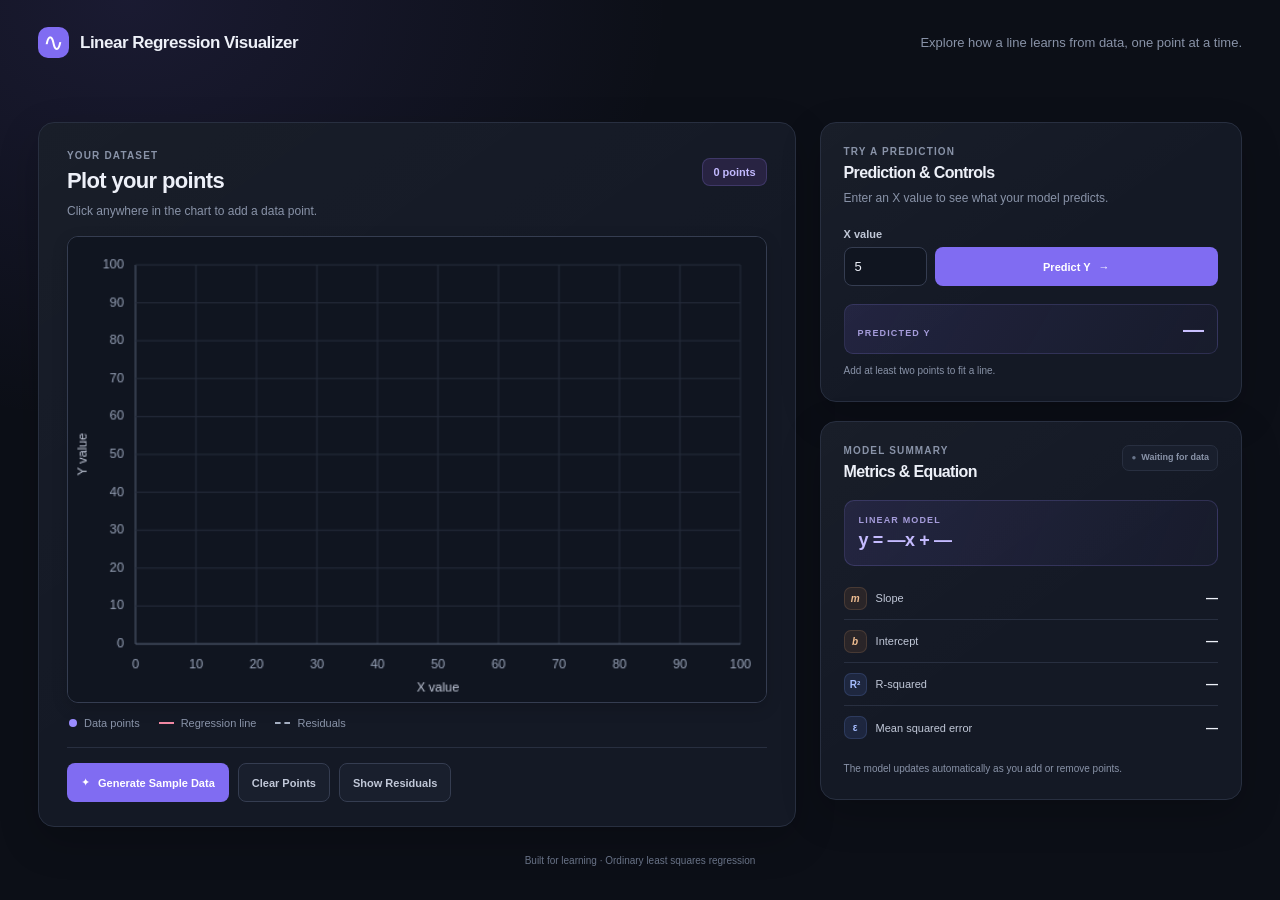
==== index.html @ 5ca221d0 "Add files via upload" ====
<!doctype html>
<html lang="en">
  <head>
    <meta charset="utf-8">
    <meta name="viewport" content="width=device-width, initial-scale=1">
    <meta name="theme-color" content="#f6f7fb">
    <title>Linear Regression Visualizer</title>
    <link rel="stylesheet" href="style.css">
    <script src="script.js" defer></script>
  </head>
  <body>
    <header class="site-header">
      <a class="brand" href="#" aria-label="Linear Regression Visualizer home">
        <span class="brand-mark" aria-hidden="true">∿</span>
        <span>Linear Regression Visualizer</span>
      </a>
      <p>Explore how a line learns from data, one point at a time.</p>
    </header>

    <main class="workspace">
      <section class="card chart-card" aria-labelledby="chart-title">
        <div class="section-heading">
          <div>
            <p class="eyebrow">YOUR DATASET</p>
            <h1 id="chart-title">Plot your points</h1>
          </div>
          <span class="point-count"><span id="point-count">0</span> points</span>
        </div>
        <p class="chart-help">Click anywhere in the chart to add a data point.</p>
        <div class="chart-wrap">
          <canvas id="chart" width="600" height="400" aria-label="Scatter plot. Click to add data points." role="img"></canvas>
        </div>
        <div class="chart-legend" aria-label="Chart legend">
          <span><i class="legend-dot" aria-hidden="true"></i> Data points</span>
          <span><i class="legend-line" aria-hidden="true"></i> Regression line</span>
          <span class="legend-residual"><i class="legend-dash" aria-hidden="true"></i> Residuals</span>
        </div>
        <div class="chart-actions">
          <button class="button button-primary" id="generate-button" type="button">
            <span aria-hidden="true">✦</span> Generate Sample Data
          </button>
          <button class="button button-secondary" id="clear-button" type="button">Clear Points</button>
          <button class="button button-secondary" id="residuals-button" type="button" aria-pressed="false">Show Residuals</button>
        </div>
      </section>

      <aside class="side-panel" aria-label="Prediction and regression controls">
        <section class="card prediction-card" aria-labelledby="prediction-title">
          <p class="eyebrow">TRY A PREDICTION</p>
          <h2 id="prediction-title">Prediction &amp; Controls</h2>
          <p class="card-description">Enter an X value to see what your model predicts.</p>
          <form id="prediction-form">
            <label for="x-input">X value</label>
            <div class="input-row">
              <input id="x-input" name="x" type="number" step="any" value="5" required>
              <button class="button button-primary predict-button" type="submit">Predict Y <span aria-hidden="true">→</span></button>
            </div>
          </form>
          <div class="prediction-result" aria-live="polite">
            <span class="result-label">PREDICTED Y</span>
            <output id="prediction-output" for="x-input">—</output>
          </div>
          <p class="prediction-note" id="prediction-note">Add at least two points to fit a line.</p>
        </section>

        <section class="card metrics-card" aria-labelledby="metrics-title">
          <div class="section-heading metrics-heading">
            <div>
              <p class="eyebrow">MODEL SUMMARY</p>
              <h2 id="metrics-title">Metrics &amp; Equation</h2>
            </div>
            <span class="model-badge"><span aria-hidden="true">●</span> <span id="model-status">Waiting for data</span></span>
          </div>
          <div class="equation-box">
            <span class="result-label">LINEAR MODEL</span>
            <p id="equation">y = —x + —</p>
          </div>
          <dl class="metrics-list">
            <div class="metric-row">
              <dt><span class="metric-symbol">m</span> Slope</dt>
              <dd id="slope-value">—</dd>
            </div>
            <div class="metric-row">
              <dt><span class="metric-symbol">b</span> Intercept</dt>
              <dd id="intercept-value">—</dd>
            </div>
            <div class="metric-row">
              <dt><span class="metric-symbol metric-symbol-blue">R²</span> R-squared</dt>
              <dd id="r2-value">—</dd>
            </div>
            <div class="metric-row">
              <dt><span class="metric-symbol metric-symbol-blue">ε</span> Mean squared error</dt>
              <dd id="mse-value">—</dd>
            </div>
          </dl>
          <p class="metrics-footnote">The model updates automatically as you add or remove points.</p>
        </section>
      </aside>
    </main>
    <footer>Built for learning · Ordinary least squares regression</footer>
  </body>
</html>
---- style.css ----
:root {
  color-scheme: dark;
  --background: #0c0f17;
  --surface: #141925;
  --surface-raised: #191f2d;
  --surface-inset: #101520;
  --text: #edf0f8;
  --text-soft: #c1c8d8;
  --muted: #8993a8;
  --border: #282f40;
  --border-strong: #353d51;
  --accent: #9a8cff;
  --accent-strong: #806cf2;
  --accent-subtle: #282342;
  --pink: #f087a2;
  --green: #6bd2a7;
  font-family: "Segoe UI", Arial, sans-serif;
  font-synthesis: none;
  text-rendering: optimizeLegibility;
}

* {
  box-sizing: border-box;
}

body {
  min-width: 320px;
  min-height: 100vh;
  margin: 0;
  color: var(--text);
  background:
    radial-gradient(ellipse at 10% 0%, rgba(128, 108, 242, 0.12), transparent 34rem),
    var(--background);
}

button,
input {
  font: inherit;
}

.site-header {
  display: flex;
  align-items: center;
  justify-content: space-between;
  max-width: 1320px;
  margin: 0 auto;
  padding: 27px 38px;
}

.brand {
  display: inline-flex;
  align-items: center;
  gap: 11px;
  color: var(--text);
  font-size: 17px;
  font-weight: 800;
  letter-spacing: -0.5px;
  text-decoration: none;
}

.brand-mark {
  display: grid;
  width: 31px;
  height: 31px;
  place-items: center;
  border-radius: 10px;
  color: #fff;
  background: var(--accent-strong);
  font-size: 25px;
  line-height: 1;
}

.site-header > p {
  margin: 0;
  color: var(--muted);
  font-size: 13px;
}

.workspace {
  display: grid;
  grid-template-columns: minmax(0, 1.65fr) minmax(330px, 0.92fr);
  align-items: start;
  gap: 24px;
  width: min(1244px, calc(100% - 76px));
  margin: 37px auto 0;
}

.card {
  border: 1px solid var(--border);
  border-radius: 16px;
  background: linear-gradient(145deg, rgba(255, 255, 255, 0.018), transparent 55%), var(--surface);
  box-shadow: 0 14px 40px rgba(0, 0, 0, 0.2);
}

.chart-card {
  min-width: 0;
  padding: 27px 28px 24px;
}

.section-heading {
  display: flex;
  align-items: center;
  justify-content: space-between;
  gap: 16px;
}

.eyebrow,
.result-label {
  margin: 0 0 7px;
  color: var(--muted);
  font-size: 10px;
  font-weight: 700;
  letter-spacing: 1.15px;
}

h1,
h2 {
  margin: 0;
  font-weight: 750;
  letter-spacing: -0.65px;
}

h1 {
  font-size: 22px;
}

h2 {
  font-size: 17px;
}

.point-count {
  padding: 7px 10px;
  border: 1px solid rgba(154, 140, 255, 0.2);
  border-radius: 8px;
  color: #c3baff;
  background: var(--accent-subtle);
  font-size: 11px;
  font-weight: 700;
  white-space: nowrap;
}

.chart-help,
.card-description {
  color: var(--muted);
  font-size: 12px;
  line-height: 1.6;
}

.chart-help {
  margin: 8px 0 15px;
}

.chart-wrap {
  overflow: hidden;
  border: 1px solid var(--border-strong);
  border-radius: 11px;
  background: var(--surface-inset);
  box-shadow: inset 0 1px 5px rgba(0, 0, 0, 0.24), 0 5px 16px rgba(0, 0, 0, 0.15);
}

#chart {
  display: block;
  width: 100%;
  height: auto;
  cursor: crosshair;
  touch-action: manipulation;
}

.chart-legend {
  display: flex;
  flex-wrap: wrap;
  gap: 19px;
  padding: 14px 2px 18px;
  color: var(--muted);
  font-size: 11px;
}

.chart-legend span {
  display: inline-flex;
  align-items: center;
  gap: 7px;
}

.legend-dot {
  width: 8px;
  height: 8px;
  border-radius: 50%;
  background: var(--accent);
}

.legend-line {
  width: 15px;
  height: 2px;
  background: var(--pink);
}

.legend-dash {
  width: 15px;
  border-top: 2px dashed #a4aec1;
}

.chart-actions {
  display: flex;
  flex-wrap: wrap;
  gap: 9px;
  padding-top: 15px;
  border-top: 1px solid var(--border);
}

.button {
  display: inline-flex;
  min-height: 39px;
  align-items: center;
  justify-content: center;
  gap: 8px;
  padding: 0 13px;
  border: 1px solid transparent;
  border-radius: 8px;
  cursor: pointer;
  font-size: 11px;
  font-weight: 700;
  transition: background 140ms ease, border-color 140ms ease, color 140ms ease, transform 140ms ease;
}

.button:hover {
  transform: translateY(-1px);
}

.button:active {
  transform: translateY(0);
}

.button:focus-visible,
input:focus-visible {
  outline: 3px solid rgba(154, 140, 255, 0.4);
  outline-offset: 2px;
}

.button-primary {
  color: #fff;
  background: var(--accent-strong);
}

.button-primary:hover {
  background: #917ff9;
}

.button-secondary {
  border-color: var(--border-strong);
  color: var(--text-soft);
  background: var(--surface-raised);
}

.button-secondary:hover {
  border-color: #6459a3;
  color: #d7d0ff;
  background: #242139;
}

.button-secondary[aria-pressed="true"] {
  border-color: #7063bc;
  color: #d7d0ff;
  background: var(--accent-subtle);
}

.side-panel {
  display: grid;
  min-width: 0;
  gap: 19px;
}

.prediction-card,
.metrics-card {
  min-width: 0;
  padding: 23px;
}

.prediction-card h2,
.metrics-card h2 {
  font-size: 16px;
}

.card-description {
  margin: 7px 0 20px;
}

#prediction-form label {
  display: block;
  margin-bottom: 7px;
  color: var(--text-soft);
  font-size: 11px;
  font-weight: 700;
}

.input-row {
  display: flex;
  gap: 8px;
}

.input-row input {
  width: 83px;
  min-width: 0;
  padding: 0 10px;
  border: 1px solid var(--border-strong);
  border-radius: 8px;
  color: var(--text);
  background: var(--surface-inset);
  font-size: 13px;
  color-scheme: dark;
}

.input-row input:hover {
  border-color: #4a536a;
}

.predict-button {
  flex: 1;
  min-width: 0;
}

.prediction-result {
  display: flex;
  align-items: baseline;
  justify-content: space-between;
  gap: 12px;
  margin-top: 18px;
  padding: 12px 13px;
  border: 1px solid rgba(154, 140, 255, 0.17);
  border-radius: 9px;
  background: linear-gradient(120deg, rgba(128, 108, 242, 0.13), rgba(128, 108, 242, 0.035));
}

.prediction-result .result-label {
  margin: 0;
  color: #a59cda;
  font-size: 9px;
}

#prediction-output {
  color: #c9c0ff;
  font-size: 21px;
  font-weight: 800;
  font-variant-numeric: tabular-nums;
}

.prediction-note {
  min-height: 14px;
  margin: 9px 0 0;
  color: var(--muted);
  font-size: 10px;
  line-height: 1.5;
}

.metrics-heading {
  align-items: flex-start;
}

.model-badge {
  display: inline-flex;
  align-items: center;
  gap: 5px;
  max-width: 112px;
  padding: 6px 8px;
  border: 1px solid var(--border);
  border-radius: 7px;
  color: var(--muted);
  background: var(--surface-raised);
  font-size: 9px;
  font-weight: 700;
  line-height: 1.3;
}

.model-badge > span:first-child {
  color: #68748a;
  font-size: 8px;
}

.model-badge.is-ready {
  border-color: rgba(107, 210, 167, 0.2);
  color: #9be4c4;
  background: rgba(51, 135, 101, 0.14);
}

.model-badge.is-ready > span:first-child {
  color: var(--green);
}

.equation-box {
  margin: 19px 0 11px;
  padding: 14px;
  border: 1px solid rgba(154, 140, 255, 0.19);
  border-radius: 10px;
  background: linear-gradient(110deg, rgba(128, 108, 242, 0.12), rgba(128, 108, 242, 0.035));
}

.equation-box .result-label {
  display: block;
  margin-bottom: 5px;
  color: #a59cda;
  font-size: 9px;
}

#equation {
  overflow-wrap: anywhere;
  margin: 0;
  color: #c5bbff;
  font-size: 18px;
  font-weight: 800;
  letter-spacing: -0.4px;
  font-variant-numeric: tabular-nums;
}

.metrics-list {
  margin: 0;
}

.metric-row {
  display: flex;
  align-items: center;
  justify-content: space-between;
  gap: 12px;
  min-height: 43px;
  border-bottom: 1px solid var(--border);
}

.metric-row:last-child {
  border-bottom: 0;
}

.metric-row dt {
  display: flex;
  align-items: center;
  gap: 9px;
  color: var(--text-soft);
  font-size: 11px;
}

.metric-row dd {
  margin: 0;
  color: var(--text);
  font-size: 12px;
  font-weight: 700;
  font-variant-numeric: tabular-nums;
}

.metric-symbol {
  display: grid;
  width: 23px;
  height: 23px;
  place-items: center;
  border: 1px solid rgba(239, 177, 123, 0.15);
  border-radius: 7px;
  color: #efbd91;
  background: rgba(177, 111, 58, 0.13);
  font-size: 10px;
  font-style: italic;
  font-weight: 700;
}

.metric-symbol-blue {
  border-color: rgba(123, 160, 255, 0.16);
  color: #a6bdff;
  background: rgba(80, 113, 197, 0.16);
  font-style: normal;
}

.metrics-footnote {
  margin: 12px 0 0;
  color: var(--muted);
  font-size: 10px;
  line-height: 1.5;
}

footer {
  padding: 28px 20px 20px;
  color: #687286;
  font-size: 10px;
  text-align: center;
}

@media (max-width: 850px) {
  .workspace {
    grid-template-columns: minmax(0, 1fr);
    max-width: 650px;
    margin-top: 20px;
  }

  .side-panel {
    grid-template-columns: repeat(2, minmax(0, 1fr));
    align-items: start;
  }
}

@media (max-width: 620px) {
  .site-header {
    display: block;
    padding: 20px 20px 9px;
  }

  .site-header > p {
    margin: 8px 0 0 42px;
    font-size: 11px;
  }

  .workspace {
    width: calc(100% - 28px);
    margin-top: 17px;
    gap: 14px;
  }

  .chart-card {
    padding: 19px 15px 16px;
  }

  .side-panel {
    grid-template-columns: minmax(0, 1fr);
    gap: 14px;
  }

  .prediction-card,
  .metrics-card {
    padding: 19px;
  }

  .chart-actions {
    gap: 7px;
  }

  .button {
    min-height: 37px;
    padding: 0 10px;
    font-size: 10px;
  }
}

@media (prefers-reduced-motion: reduce) {
  *,
  *::before,
  *::after {
    scroll-behavior: auto !important;
    transition-duration: 0.01ms !important;
  }
}
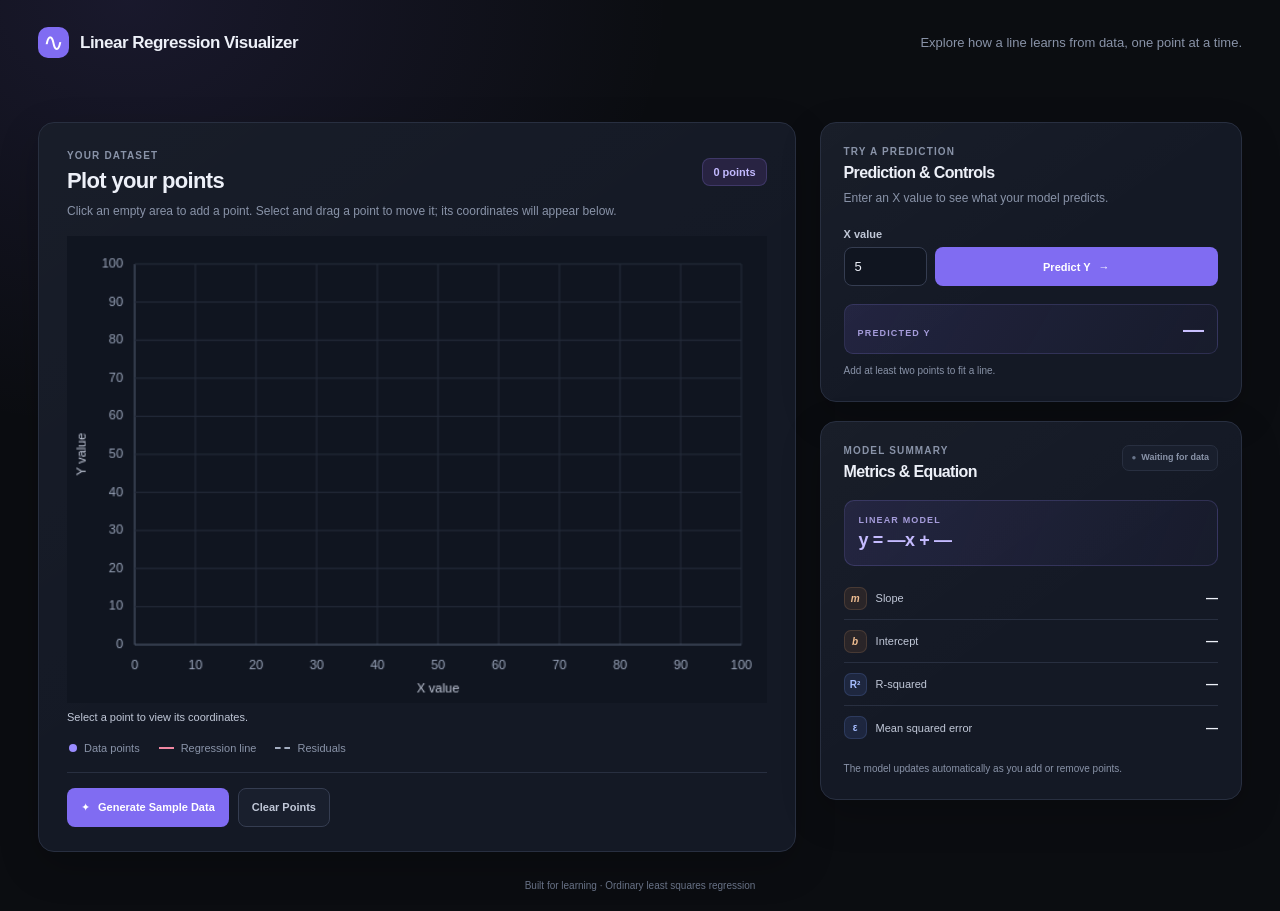
==== commit faf35a9f: "updated" ====
--- a/index.html
+++ b/index.html
@@ -5,8 +5,562 @@
     <meta name="viewport" content="width=device-width, initial-scale=1">
     <meta name="theme-color" content="#f6f7fb">
     <title>Linear Regression Visualizer</title>
-    <link rel="stylesheet" href="style.css">
-    <script src="script.js" defer></script>
+<style>
+  :root {
+  color-scheme: dark;
+  --background: #0b0d11;
+  --surface: #141925;
+  --surface-raised: #191f2d;
+  --surface-inset: #101520;
+  --text: #edf0f8;
+  --text-soft: #c1c8d8;
+  --muted: #8993a8;
+  --border: #282f40;
+  --border-strong: #353d51;
+  --accent: #9a8cff;
+  --accent-strong: #806cf2;
+  --accent-subtle: #282342;
+  --pink: #f087a2;
+  --green: #6bd2a7;
+  font-family: "Segoe UI", Arial, sans-serif;
+  font-synthesis: none;
+  text-rendering: optimizeLegibility;
+}
+
+* {
+  box-sizing: border-box;
+}
+
+body {
+  min-width: 320px;
+  min-height: 100vh;
+  margin: 0;
+  color: var(--text);
+  background:
+    radial-gradient(ellipse at 10% 0%, rgba(128, 108, 242, 0.12), transparent 34rem),
+    var(--background);
+}
+
+button,
+input {
+  font: inherit;
+}
+
+.site-header {
+  display: flex;
+  align-items: center;
+  justify-content: space-between;
+  max-width: 1320px;
+  margin: 0 auto;
+  padding: 27px 38px;
+}
+
+.brand {
+  display: inline-flex;
+  align-items: center;
+  gap: 11px;
+  color: var(--text);
+  font-size: 17px;
+  font-weight: 800;
+  letter-spacing: -0.5px;
+  text-decoration: none;
+}
+
+.brand-mark {
+  display: grid;
+  width: 31px;
+  height: 31px;
+  place-items: center;
+  border-radius: 10px;
+  color: #fff;
+  background: var(--accent-strong);
+  font-size: 25px;
+  line-height: 1;
+}
+
+.site-header > p {
+  margin: 0;
+  color: var(--muted);
+  font-size: 13px;
+}
+
+.workspace {
+  display: grid;
+  grid-template-columns: minmax(0, 1.65fr) minmax(330px, 0.92fr);
+  align-items: start;
+  gap: 24px;
+  width: min(1244px, calc(100% - 76px));
+  margin: 37px auto 0;
+}
+
+.card {
+  border: 1px solid var(--border);
+  border-radius: 16px;
+  background: linear-gradient(145deg, rgba(255, 255, 255, 0.018), transparent 55%), var(--surface);
+  box-shadow: 0 14px 40px rgba(0, 0, 0, 0.2);
+}
+
+.chart-card {
+  min-width: 0;
+  padding: 27px 28px 24px;
+}
+
+.section-heading {
+  display: flex;
+  align-items: center;
+  justify-content: space-between;
+  gap: 16px;
+}
+
+.eyebrow,
+.result-label {
+  margin: 0 0 7px;
+  color: var(--muted);
+  font-size: 10px;
+  font-weight: 700;
+  letter-spacing: 1.15px;
+}
+
+h1,
+h2 {
+  margin: 0;
+  font-weight: 750;
+  letter-spacing: -0.65px;
+}
+
+h1 {
+  font-size: 22px;
+}
+
+h2 {
+  font-size: 17px;
+}
+
+.point-count {
+  padding: 7px 10px;
+  border: 1px solid rgba(154, 140, 255, 0.2);
+  border-radius: 8px;
+  color: #c3baff;
+  background: var(--accent-subtle);
+  font-size: 11px;
+  font-weight: 700;
+  white-space: nowrap;
+}
+
+.chart-help,
+.card-description {
+  color: var(--muted);
+  font-size: 12px;
+  line-height: 1.6;
+}
+
+.chart-help {
+  margin: 8px 0 15px;
+}
+
+#chart {
+  display: block;
+  width: 100%;
+  max-width: 100%;
+  height: auto;
+  cursor: crosshair;
+  touch-action: none;
+}
+
+#chart.is-point-hover {
+  cursor: grab;
+}
+
+#chart.is-dragging {
+  cursor: grabbing;
+}
+
+.selected-point-info {
+  min-height: 17px;
+  margin: 8px 0 0;
+  color: var(--text-soft);
+  font-size: 11px;
+  font-variant-numeric: tabular-nums;
+}
+
+.chart-legend {
+  display: flex;
+  flex-wrap: wrap;
+  gap: 19px;
+  padding: 14px 2px 18px;
+  color: var(--muted);
+  font-size: 11px;
+}
+
+.chart-legend span {
+  display: inline-flex;
+  align-items: center;
+  gap: 7px;
+}
+
+.legend-dot {
+  width: 8px;
+  height: 8px;
+  border-radius: 50%;
+  background: var(--accent);
+}
+
+.legend-line {
+  width: 15px;
+  height: 2px;
+  background: var(--pink);
+}
+
+.legend-dash {
+  width: 15px;
+  border-top: 2px dashed #a4aec1;
+}
+
+.chart-actions {
+  display: flex;
+  flex-wrap: wrap;
+  gap: 9px;
+  padding-top: 15px;
+  border-top: 1px solid var(--border);
+}
+
+.button {
+  display: inline-flex;
+  min-height: 39px;
+  align-items: center;
+  justify-content: center;
+  gap: 8px;
+  padding: 0 13px;
+  border: 1px solid transparent;
+  border-radius: 8px;
+  cursor: pointer;
+  font-size: 11px;
+  font-weight: 700;
+  transition: background 140ms ease, border-color 140ms ease, color 140ms ease, transform 140ms ease;
+}
+
+.button:hover {
+  transform: translateY(-1px);
+}
+
+.button:active {
+  transform: translateY(0);
+}
+
+.button:focus-visible,
+input:focus-visible {
+  outline: 3px solid rgba(154, 140, 255, 0.4);
+  outline-offset: 2px;
+}
+
+.button-primary {
+  color: #fff;
+  background: var(--accent-strong);
+}
+
+.button-primary:hover {
+  background: #917ff9;
+}
+
+.button-secondary {
+  border-color: var(--border-strong);
+  color: var(--text-soft);
+  background: var(--surface-raised);
+}
+
+.button-secondary:hover {
+  border-color: #6459a3;
+  color: #d7d0ff;
+  background: #242139;
+}
+
+.button-secondary[aria-pressed="true"] {
+  border-color: #7063bc;
+  color: #d7d0ff;
+  background: var(--accent-subtle);
+}
+
+.side-panel {
+  display: grid;
+  min-width: 0;
+  gap: 19px;
+}
+
+.prediction-card,
+.metrics-card {
+  min-width: 0;
+  padding: 23px;
+}
+
+.prediction-card h2,
+.metrics-card h2 {
+  font-size: 16px;
+}
+
+.card-description {
+  margin: 7px 0 20px;
+}
+
+#prediction-form label {
+  display: block;
+  margin-bottom: 7px;
+  color: var(--text-soft);
+  font-size: 11px;
+  font-weight: 700;
+}
+
+.input-row {
+  display: flex;
+  gap: 8px;
+}
+
+.input-row input {
+  width: 83px;
+  min-width: 0;
+  padding: 0 10px;
+  border: 1px solid var(--border-strong);
+  border-radius: 8px;
+  color: var(--text);
+  background: var(--surface-inset);
+  font-size: 13px;
+  color-scheme: dark;
+}
+
+.input-row input:hover {
+  border-color: #4a536a;
+}
+
+.predict-button {
+  flex: 1;
+  min-width: 0;
+}
+
+.prediction-result {
+  display: flex;
+  align-items: baseline;
+  justify-content: space-between;
+  gap: 12px;
+  margin-top: 18px;
+  padding: 12px 13px;
+  border: 1px solid rgba(154, 140, 255, 0.17);
+  border-radius: 9px;
+  background: linear-gradient(120deg, rgba(128, 108, 242, 0.13), rgba(128, 108, 242, 0.035));
+}
+
+.prediction-result .result-label {
+  margin: 0;
+  color: #a59cda;
+  font-size: 9px;
+}
+
+#prediction-output {
+  color: #c9c0ff;
+  font-size: 21px;
+  font-weight: 800;
+  font-variant-numeric: tabular-nums;
+}
+
+.prediction-note {
+  min-height: 14px;
+  margin: 9px 0 0;
+  color: var(--muted);
+  font-size: 10px;
+  line-height: 1.5;
+}
+
+.metrics-heading {
+  align-items: flex-start;
+}
+
+.model-badge {
+  display: inline-flex;
+  align-items: center;
+  gap: 5px;
+  max-width: 112px;
+  padding: 6px 8px;
+  border: 1px solid var(--border);
+  border-radius: 7px;
+  color: var(--muted);
+  background: var(--surface-raised);
+  font-size: 9px;
+  font-weight: 700;
+  line-height: 1.3;
+}
+
+.model-badge > span:first-child {
+  color: #68748a;
+  font-size: 8px;
+}
+
+.model-badge.is-ready {
+  border-color: rgba(107, 210, 167, 0.2);
+  color: #9be4c4;
+  background: rgba(51, 135, 101, 0.14);
+}
+
+.model-badge.is-ready > span:first-child {
+  color: var(--green);
+}
+
+.equation-box {
+  margin: 19px 0 11px;
+  padding: 14px;
+  border: 1px solid rgba(154, 140, 255, 0.19);
+  border-radius: 10px;
+  background: linear-gradient(110deg, rgba(128, 108, 242, 0.12), rgba(128, 108, 242, 0.035));
+}
+
+.equation-box .result-label {
+  display: block;
+  margin-bottom: 5px;
+  color: #a59cda;
+  font-size: 9px;
+}
+
+#equation {
+  overflow-wrap: anywhere;
+  margin: 0;
+  color: #c5bbff;
+  font-size: 18px;
+  font-weight: 800;
+  letter-spacing: -0.4px;
+  font-variant-numeric: tabular-nums;
+}
+
+.metrics-list {
+  margin: 0;
+}
+
+.metric-row {
+  display: flex;
+  align-items: center;
+  justify-content: space-between;
+  gap: 12px;
+  min-height: 43px;
+  border-bottom: 1px solid var(--border);
+}
+
+.metric-row:last-child {
+  border-bottom: 0;
+}
+
+.metric-row dt {
+  display: flex;
+  align-items: center;
+  gap: 9px;
+  color: var(--text-soft);
+  font-size: 11px;
+}
+
+.metric-row dd {
+  margin: 0;
+  color: var(--text);
+  font-size: 12px;
+  font-weight: 700;
+  font-variant-numeric: tabular-nums;
+}
+
+.metric-symbol {
+  display: grid;
+  width: 23px;
+  height: 23px;
+  place-items: center;
+  border: 1px solid rgba(239, 177, 123, 0.15);
+  border-radius: 7px;
+  color: #efbd91;
+  background: rgba(177, 111, 58, 0.13);
+  font-size: 10px;
+  font-style: italic;
+  font-weight: 700;
+}
+
+.metric-symbol-blue {
+  border-color: rgba(123, 160, 255, 0.16);
+  color: #a6bdff;
+  background: rgba(80, 113, 197, 0.16);
+  font-style: normal;
+}
+
+.metrics-footnote {
+  margin: 12px 0 0;
+  color: var(--muted);
+  font-size: 10px;
+  line-height: 1.5;
+}
+
+footer {
+  padding: 28px 20px 20px;
+  color: #687286;
+  font-size: 10px;
+  text-align: center;
+}
+
+@media (max-width: 850px) {
+  .workspace {
+    grid-template-columns: minmax(0, 1fr);
+    max-width: 650px;
+    margin-top: 20px;
+  }
+
+  .side-panel {
+    grid-template-columns: repeat(2, minmax(0, 1fr));
+    align-items: start;
+  }
+}
+
+@media (max-width: 620px) {
+  .site-header {
+    display: block;
+    padding: 20px 20px 9px;
+  }
+
+  .site-header > p {
+    margin: 8px 0 0 42px;
+    font-size: 11px;
+  }
+
+  .workspace {
+    width: calc(100% - 28px);
+    margin-top: 17px;
+    gap: 14px;
+  }
+
+  .chart-card {
+    padding: 19px 15px 16px;
+  }
+
+  .side-panel {
+    grid-template-columns: minmax(0, 1fr);
+    gap: 14px;
+  }
+
+  .prediction-card,
+  .metrics-card {
+    padding: 19px;
+  }
+
+  .chart-actions {
+    gap: 7px;
+  }
+
+  .button {
+    min-height: 37px;
+    padding: 0 10px;
+    font-size: 10px;
+  }
+}
+
+@media (prefers-reduced-motion: reduce) {
+  *,
+  *::before,
+  *::after {
+    scroll-behavior: auto !important;
+    transition-duration: 0.01ms !important;
+  }
+}
+
+</style>
+   
   </head>
   <body>
     <header class="site-header">
@@ -26,10 +580,9 @@
           </div>
           <span class="point-count"><span id="point-count">0</span> points</span>
         </div>
-        <p class="chart-help">Click anywhere in the chart to add a data point.</p>
-        <div class="chart-wrap">
-          <canvas id="chart" width="600" height="400" aria-label="Scatter plot. Click to add data points." role="img"></canvas>
-        </div>
+        <p class="chart-help">Click an empty area to add a point. Select and drag a point to move it; its coordinates will appear below.</p>
+        <canvas id="chart" width="600" height="400" aria-label="Scatter plot. Click to add points, or drag an existing point to move it." role="img"></canvas>
+        <p class="selected-point-info" id="selected-point-info" aria-live="polite">Select a point to view its coordinates.</p>
         <div class="chart-legend" aria-label="Chart legend">
           <span><i class="legend-dot" aria-hidden="true"></i> Data points</span>
           <span><i class="legend-line" aria-hidden="true"></i> Regression line</span>
@@ -40,7 +593,6 @@
             <span aria-hidden="true">✦</span> Generate Sample Data
           </button>
           <button class="button button-secondary" id="clear-button" type="button">Clear Points</button>
-          <button class="button button-secondary" id="residuals-button" type="button" aria-pressed="false">Show Residuals</button>
         </div>
       </section>
 
@@ -98,5 +650,459 @@
       </aside>
     </main>
     <footer>Built for learning · Ordinary least squares regression</footer>
+
+
+
+    <script>
+      "use strict";
+
+(() => {
+  const canvas = document.getElementById("chart");
+  const context = canvas.getContext("2d");
+  const points = [];
+  const plot = { left: 58, right: 578, top: 24, bottom: 350 };
+  const xMin = 0;
+  const xMax = 100;
+  const yMin = 0;
+  const yMax = 100;
+  const tickStep = 10;
+  const pointHitRadius = 12;
+  let model = null;
+  let prediction = null;
+  let predictionRequested = false;
+  let selectedPoint = null;
+  let draggedPoint = null;
+
+  const pointCount = document.getElementById("point-count");
+  const equation = document.getElementById("equation");
+  const slopeValue = document.getElementById("slope-value");
+  const interceptValue = document.getElementById("intercept-value");
+  const r2Value = document.getElementById("r2-value");
+  const mseValue = document.getElementById("mse-value");
+  const modelStatus = document.getElementById("model-status");
+  const modelBadge = modelStatus.closest(".model-badge");
+  const predictionOutput = document.getElementById("prediction-output");
+  const predictionNote = document.getElementById("prediction-note");
+  const selectedPointInfo = document.getElementById("selected-point-info");
+  const xInput = document.getElementById("x-input");
+  function formatNumber(value, digits = 2) {
+    return Number.isFinite(value) ? value.toFixed(digits) : "—";
+  }
+
+  function fitLinearRegression(dataPoints) {
+    if (!Array.isArray(dataPoints) || dataPoints.length < 2) {
+      return null;
+    }
+
+    const meanX = dataPoints.reduce((sum, point) => sum + point.x, 0) / dataPoints.length;
+    const meanY = dataPoints.reduce((sum, point) => sum + point.y, 0) / dataPoints.length;
+    const denominator = dataPoints.reduce(
+      (sum, point) => sum + (point.x - meanX) ** 2,
+      0
+    );
+
+    if (denominator === 0) {
+      return null;
+    }
+
+    const numerator = dataPoints.reduce(
+      (sum, point) => sum + (point.x - meanX) * (point.y - meanY),
+      0
+    );
+    const slope = numerator / denominator;
+    const intercept = meanY - slope * meanX;
+    const SS_res = dataPoints.reduce(
+      (sum, point) => sum + (point.y - (slope * point.x + intercept)) ** 2,
+      0
+    );
+    const SS_tot = dataPoints.reduce(
+      (sum, point) => sum + (point.y - meanY) ** 2,
+      0
+    );
+
+    return {
+      meanX,
+      meanY,
+      slope,
+      intercept,
+      r2: SS_tot === 0 ? (SS_res === 0 ? 1 : 0) : 1 - SS_res / SS_tot,
+      mse: SS_res / dataPoints.length
+    };
+  }
+
+  function drawChart() {
+    context.clearRect(0, 0, canvas.width, canvas.height);
+    context.fillStyle = "#101520";
+    context.fillRect(0, 0, canvas.width, canvas.height);
+
+    context.font = "11px 'Segoe UI', Arial, sans-serif";
+    context.textAlign = "center";
+    context.textBaseline = "top";
+    for (let value = xMin; value <= xMax; value += tickStep) {
+      const x = toCanvasX(value);
+      context.beginPath();
+      context.strokeStyle = value === xMin ? "#556075" : "#252c3b";
+      context.lineWidth = 1;
+      context.moveTo(x, plot.top);
+      context.lineTo(x, plot.bottom);
+      context.stroke();
+      context.fillStyle = "#9aa5ba";
+      context.fillText(String(value), x, plot.bottom + 12);
+    }
+
+    context.textAlign = "right";
+    context.textBaseline = "middle";
+    for (let value = yMin; value <= yMax; value += tickStep) {
+      const y = toCanvasY(value);
+      context.beginPath();
+      context.strokeStyle = value === yMin ? "#556075" : "#252c3b";
+      context.lineWidth = 1;
+      context.moveTo(plot.left, y);
+      context.lineTo(plot.right, y);
+      context.stroke();
+      context.fillStyle = "#9aa5ba";
+      context.fillText(String(value), plot.left - 10, y);
+    }
+
+    context.fillStyle = "#c1c8d8";
+    context.font = "11px 'Segoe UI', Arial, sans-serif";
+    context.textAlign = "center";
+    context.textBaseline = "alphabetic";
+    context.fillText("X value", (plot.left + plot.right) / 2, 391);
+    context.save();
+    context.translate(16, (plot.top + plot.bottom) / 2);
+    context.rotate(-Math.PI / 2);
+    context.fillText("Y value", 0, 0);
+    context.restore();
+
+    if (model) {
+      context.save();
+      context.beginPath();
+      context.rect(plot.left, plot.top, plot.right - plot.left, plot.bottom - plot.top);
+      context.clip();
+
+      context.beginPath();
+      context.moveTo(toCanvasX(xMin), toCanvasY(model.slope * xMin + model.intercept));
+      context.lineTo(toCanvasX(xMax), toCanvasY(model.slope * xMax + model.intercept));
+      context.strokeStyle = "#f087a2";
+      context.lineWidth = 2.5;
+      context.stroke();
+
+      context.save();
+      context.setLineDash([4, 4]);
+      context.strokeStyle = "#a4aec1";
+      context.lineWidth = 1.25;
+      points.forEach((point) => {
+        const pointPosition = toCanvasCoordinates(point);
+        const predictionPosition = toCanvasCoordinates({
+          x: point.x,
+          y: model.slope * point.x + model.intercept
+        });
+        context.beginPath();
+        context.moveTo(pointPosition.px, pointPosition.py);
+        context.lineTo(predictionPosition.px, predictionPosition.py);
+        context.stroke();
+      });
+      context.restore();
+
+      context.restore();
+    }
+
+    points.forEach((point) => {
+      const { px, py } = toCanvasCoordinates(point);
+      context.beginPath();
+      context.arc(px, py, 5, 0, Math.PI * 2);
+      context.fillStyle = "#9a8cff";
+      context.fill();
+      context.lineWidth = 2;
+      context.strokeStyle = "#e7e2ff";
+      context.stroke();
+    });
+
+    if (selectedPoint) {
+      const { px, py } = toCanvasCoordinates(selectedPoint);
+      context.save();
+      context.beginPath();
+      context.rect(plot.left, plot.top, plot.right - plot.left, plot.bottom - plot.top);
+      context.clip();
+      context.setLineDash([3, 4]);
+      context.strokeStyle = "rgba(255, 209, 102, 0.65)";
+      context.lineWidth = 1;
+      context.beginPath();
+      context.moveTo(px, plot.top);
+      context.lineTo(px, plot.bottom);
+      context.moveTo(plot.left, py);
+      context.lineTo(plot.right, py);
+      context.stroke();
+      context.restore();
+
+      context.beginPath();
+      context.arc(px, py, 8, 0, Math.PI * 2);
+      context.lineWidth = 2;
+      context.strokeStyle = "#ffd166";
+      context.stroke();
+
+      const coordinateLabel = `(${formatNumber(selectedPoint.x)}, ${formatNumber(selectedPoint.y)})`;
+      context.font = "bold 11px 'Segoe UI', Arial, sans-serif";
+      context.textAlign = px > plot.right - 90 ? "right" : "left";
+      context.textBaseline = py < plot.top + 22 ? "top" : "bottom";
+      const labelX = px + (context.textAlign === "left" ? 11 : -11);
+      const labelY = py + (context.textBaseline === "top" ? 11 : -11);
+      const labelWidth = context.measureText(coordinateLabel).width + 12;
+      const labelLeft = context.textAlign === "left" ? labelX - 6 : labelX - labelWidth + 6;
+      const labelTop = context.textBaseline === "top" ? labelY - 5 : labelY - 16;
+      context.fillStyle = "#191f2d";
+      context.fillRect(labelLeft, labelTop, labelWidth, 21);
+      context.fillStyle = "#ffd166";
+      context.fillText(coordinateLabel, labelX, labelY);
+    }
+
+    if (
+      prediction &&
+      prediction.x >= xMin &&
+      prediction.x <= xMax &&
+      prediction.y >= yMin &&
+      prediction.y <= yMax
+    ) {
+      const { px, py } = toCanvasCoordinates(prediction);
+      context.save();
+      context.beginPath();
+      context.rect(plot.left, plot.top, plot.right - plot.left, plot.bottom - plot.top);
+      context.clip();
+
+      context.beginPath();
+      context.arc(px, py, 7, 0, Math.PI * 2);
+      context.fillStyle = "#ffd166";
+      context.fill();
+      context.lineWidth = 2;
+      context.strokeStyle = "#fff2c2";
+      context.stroke();
+
+      context.fillStyle = "#ffd166";
+      context.font = "bold 11px 'Segoe UI', Arial, sans-serif";
+      context.textAlign = px > plot.right - 72 ? "right" : "left";
+      context.textBaseline = py < plot.top + 20 ? "top" : "bottom";
+      context.fillText(
+        "Predicted",
+        px + (context.textAlign === "left" ? 11 : -11),
+        py + (context.textBaseline === "top" ? 10 : -10)
+      );
+      context.restore();
+    }
+  }
+
+  function toCanvasX(x) {
+    return plot.left + ((x - xMin) / (xMax - xMin)) * (plot.right - plot.left);
+  }
+
+  function toCanvasY(y) {
+    return plot.bottom - ((y - yMin) / (yMax - yMin)) * (plot.bottom - plot.top);
+  }
+
+  function toCanvasCoordinates({ x, y }) {
+    return { px: toCanvasX(x), py: toCanvasY(y) };
+  }
+
+  function toDataCoordinates(px, py) {
+    const boundedX = Math.max(plot.left, Math.min(plot.right, px));
+    const boundedY = Math.max(plot.top, Math.min(plot.bottom, py));
+    return {
+      x: xMin + ((boundedX - plot.left) / (plot.right - plot.left)) * (xMax - xMin),
+      y: yMin + ((plot.bottom - boundedY) / (plot.bottom - plot.top)) * (yMax - yMin)
+    };
+  }
+
+  function getCanvasPosition(event) {
+    const bounds = canvas.getBoundingClientRect();
+    return {
+      x: ((event.clientX - bounds.left) / bounds.width) * canvas.width,
+      y: ((event.clientY - bounds.top) / bounds.height) * canvas.height,
+      scaleX: canvas.width / bounds.width
+    };
+  }
+
+  function findPointAt(position) {
+    const hitRadius = pointHitRadius * position.scaleX;
+    let nearestPoint = null;
+    let nearestDistance = hitRadius ** 2;
+
+    for (let index = points.length - 1; index >= 0; index -= 1) {
+      const point = points[index];
+      const { px, py } = toCanvasCoordinates(point);
+      const distance = (px - position.x) ** 2 + (py - position.y) ** 2;
+      if (
+        distance <= nearestDistance &&
+        (nearestPoint === null || distance < nearestDistance)
+      ) {
+        nearestPoint = point;
+        nearestDistance = distance;
+      }
+    }
+
+    return nearestPoint;
+  }
+
+  function updateSelectedPointInfo() {
+    selectedPointInfo.textContent = selectedPoint
+      ? `Selected point: X = ${formatNumber(selectedPoint.x)}, Y = ${formatNumber(selectedPoint.y)}. Drag to move it.`
+      : "Select a point to view its coordinates.";
+  }
+
+  function updateView() {
+    model = fitLinearRegression(points);
+    pointCount.textContent = String(points.length);
+    updateSelectedPointInfo();
+
+    if (!model) {
+      equation.textContent = "y = —x + —";
+      slopeValue.textContent = "—";
+      interceptValue.textContent = "—";
+      r2Value.textContent = "—";
+      mseValue.textContent = "—";
+      modelStatus.textContent = points.length < 2 ? "Waiting for data" : "Need varied X";
+      modelBadge.classList.remove("is-ready");
+    } else {
+      const interceptSign = model.intercept < 0 ? "−" : "+";
+      equation.textContent = `y = ${formatNumber(model.slope)}x ${interceptSign} ${formatNumber(Math.abs(model.intercept))}`;
+      slopeValue.textContent = formatNumber(model.slope);
+      interceptValue.textContent = formatNumber(model.intercept);
+      r2Value.textContent = formatNumber(model.r2, 3);
+      mseValue.textContent = formatNumber(model.mse, 3);
+      modelStatus.textContent = "Model ready";
+      modelBadge.classList.add("is-ready");
+    }
+
+    updatePrediction();
+    drawChart();
+  }
+
+  function updatePrediction() {
+    prediction = null;
+
+    if (!predictionRequested) {
+      predictionOutput.textContent = "—";
+      predictionNote.textContent = model
+        ? "Enter an X value and predict its Y."
+        : "Add at least two points to fit a line.";
+      return;
+    }
+
+    if (!model) {
+      predictionOutput.textContent = "—";
+      predictionNote.textContent = "Add at least two points with different X values first.";
+      return;
+    }
+
+    const rawX = xInput.value.trim();
+    const x = xInput.valueAsNumber;
+    if (rawX === "" || !Number.isFinite(x) || !xInput.validity.valid) {
+      predictionOutput.textContent = "—";
+      predictionNote.textContent = "Enter a valid X value.";
+      return;
+    }
+
+    const y = model.slope * x + model.intercept;
+    if (!Number.isFinite(y)) {
+      predictionOutput.textContent = "—";
+      predictionNote.textContent = "The model could not calculate a prediction for this X value.";
+      return;
+    }
+
+    prediction = { x, y };
+    predictionOutput.textContent = formatNumber(y);
+    predictionNote.textContent = `For X = ${formatNumber(x)}, using the current regression line.`;
+  }
+
+  canvas.addEventListener("pointerdown", (event) => {
+    if (!event.isPrimary || event.button !== 0) {
+      return;
+    }
+
+    const position = getCanvasPosition(event);
+    const point = findPointAt(position);
+    if (point) {
+      selectedPoint = point;
+      draggedPoint = point;
+      canvas.setPointerCapture(event.pointerId);
+      canvas.classList.remove("is-point-hover");
+      canvas.classList.add("is-dragging");
+    } else {
+      selectedPoint = toDataCoordinates(position.x, position.y);
+      points.push(selectedPoint);
+    }
+
+    updateView();
+  });
+
+  canvas.addEventListener("pointermove", (event) => {
+    if (draggedPoint) {
+      const position = getCanvasPosition(event);
+      Object.assign(draggedPoint, toDataCoordinates(position.x, position.y));
+      updateView();
+      return;
+    }
+
+    const point = findPointAt(getCanvasPosition(event));
+    canvas.classList.toggle("is-point-hover", Boolean(point));
+  });
+
+  function finishDragging() {
+    draggedPoint = null;
+    canvas.classList.remove("is-dragging");
+  }
+
+  canvas.addEventListener("pointerup", finishDragging);
+  canvas.addEventListener("pointercancel", finishDragging);
+  canvas.addEventListener("lostpointercapture", finishDragging);
+
+  canvas.addEventListener("pointerleave", () => {
+    if (!draggedPoint) {
+      canvas.classList.remove("is-point-hover");
+    }
+  });
+
+  document.getElementById("generate-button").addEventListener("click", () => {
+    points.length = 0;
+    selectedPoint = null;
+    for (let index = 0; index < 18; index += 1) {
+      const x = 4 + index * 5.4;
+      const noise = (Math.random() - 0.5) * 11;
+      const y = Math.max(yMin, Math.min(yMax, 12 + 0.72 * x + noise));
+      points.push({ x, y });
+    }
+    updateView();
+  });
+
+  document.getElementById("clear-button").addEventListener("click", () => {
+    points.length = 0;
+    selectedPoint = null;
+    updateView();
+  });
+
+  const predictionForm = document.getElementById("prediction-form");
+  predictionForm.addEventListener("submit", (event) => {
+    event.preventDefault();
+    predictionRequested = true;
+    updatePrediction();
+    drawChart();
+  });
+
+  xInput.addEventListener("input", () => {
+    if (predictionRequested) {
+      updatePrediction();
+      drawChart();
+    }
+  });
+
+  xInput.addEventListener("invalid", () => {
+    predictionRequested = true;
+    updatePrediction();
+    drawChart();
+  });
+
+  updateView();
+})();
+
+    </script>
   </body>
 </html>
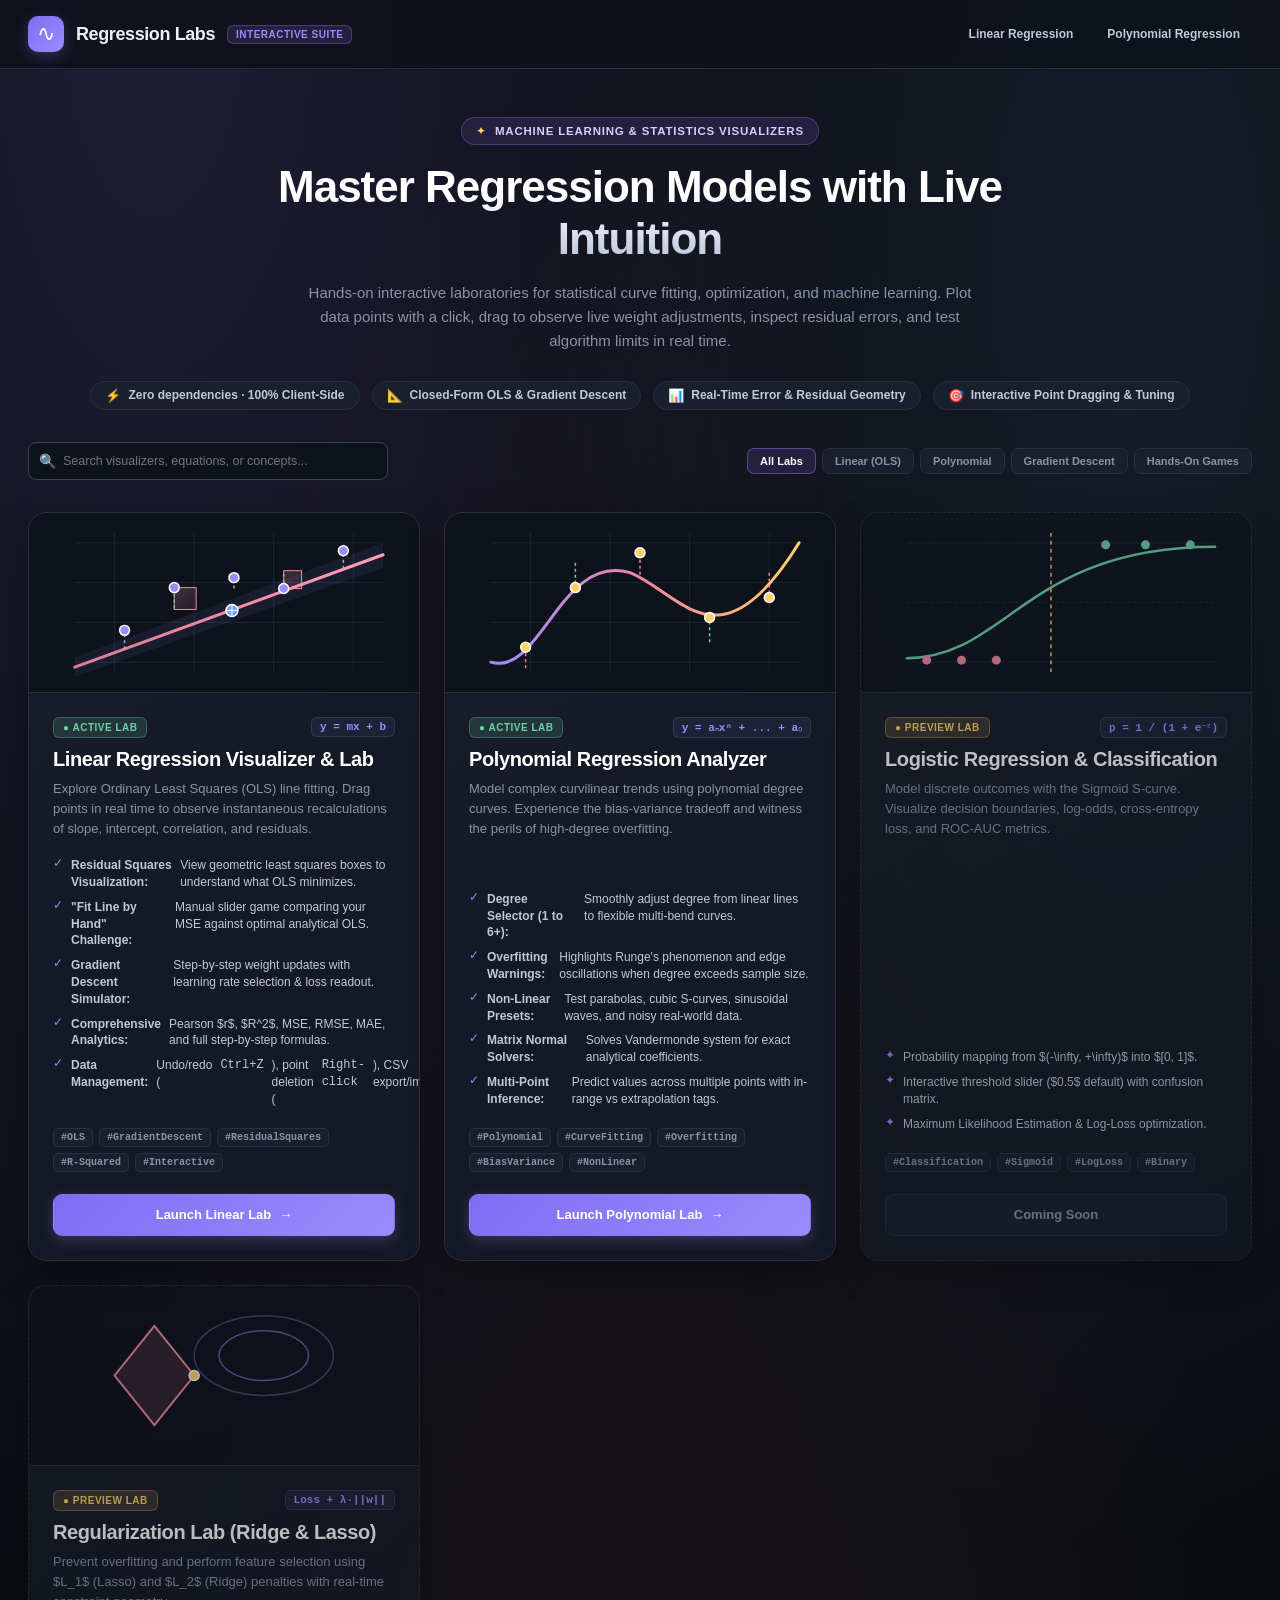
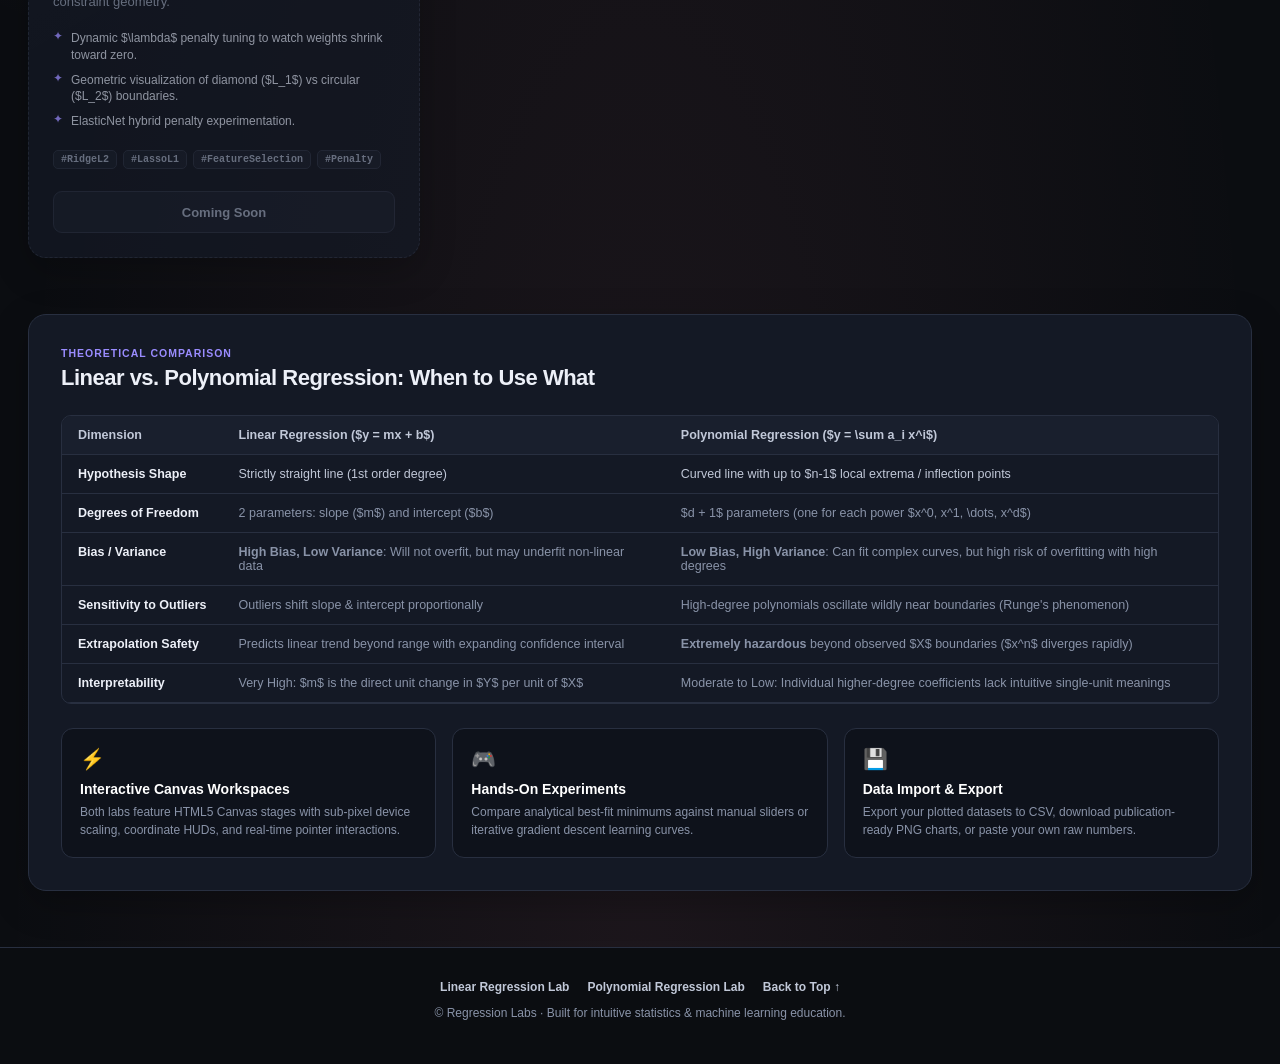
==== commit f41d07ca: "improved both files and added index file" ====
--- a/index.html
+++ b/index.html
@@ -1,1108 +1,1119 @@
-<!doctype html>
-<html lang="en">
-  <head>
-    <meta charset="utf-8">
-    <meta name="viewport" content="width=device-width, initial-scale=1">
-    <meta name="theme-color" content="#f6f7fb">
-    <title>Linear Regression Visualizer</title>
-<style>
-  :root {
-  color-scheme: dark;
-  --background: #0b0d11;
-  --surface: #141925;
-  --surface-raised: #191f2d;
-  --surface-inset: #101520;
-  --text: #edf0f8;
-  --text-soft: #c1c8d8;
-  --muted: #8993a8;
-  --border: #282f40;
-  --border-strong: #353d51;
-  --accent: #9a8cff;
-  --accent-strong: #806cf2;
-  --accent-subtle: #282342;
-  --pink: #f087a2;
-  --green: #6bd2a7;
-  font-family: "Segoe UI", Arial, sans-serif;
-  font-synthesis: none;
-  text-rendering: optimizeLegibility;
-}
-
-* {
-  box-sizing: border-box;
-}
-
-body {
-  min-width: 320px;
-  min-height: 100vh;
-  margin: 0;
-  color: var(--text);
-  background:
-    radial-gradient(ellipse at 10% 0%, rgba(128, 108, 242, 0.12), transparent 34rem),
-    var(--background);
-}
-
-button,
-input {
-  font: inherit;
-}
-
-.site-header {
-  display: flex;
-  align-items: center;
-  justify-content: space-between;
-  max-width: 1320px;
-  margin: 0 auto;
-  padding: 27px 38px;
-}
-
-.brand {
-  display: inline-flex;
-  align-items: center;
-  gap: 11px;
-  color: var(--text);
-  font-size: 17px;
-  font-weight: 800;
-  letter-spacing: -0.5px;
-  text-decoration: none;
-}
-
-.brand-mark {
-  display: grid;
-  width: 31px;
-  height: 31px;
-  place-items: center;
-  border-radius: 10px;
-  color: #fff;
-  background: var(--accent-strong);
-  font-size: 25px;
-  line-height: 1;
-}
-
-.site-header > p {
-  margin: 0;
-  color: var(--muted);
-  font-size: 13px;
-}
-
-.workspace {
-  display: grid;
-  grid-template-columns: minmax(0, 1.65fr) minmax(330px, 0.92fr);
-  align-items: start;
-  gap: 24px;
-  width: min(1244px, calc(100% - 76px));
-  margin: 37px auto 0;
-}
-
-.card {
-  border: 1px solid var(--border);
-  border-radius: 16px;
-  background: linear-gradient(145deg, rgba(255, 255, 255, 0.018), transparent 55%), var(--surface);
-  box-shadow: 0 14px 40px rgba(0, 0, 0, 0.2);
-}
-
-.chart-card {
-  min-width: 0;
-  padding: 27px 28px 24px;
-}
-
-.section-heading {
-  display: flex;
-  align-items: center;
-  justify-content: space-between;
-  gap: 16px;
-}
-
-.eyebrow,
-.result-label {
-  margin: 0 0 7px;
-  color: var(--muted);
-  font-size: 10px;
-  font-weight: 700;
-  letter-spacing: 1.15px;
-}
-
-h1,
-h2 {
-  margin: 0;
-  font-weight: 750;
-  letter-spacing: -0.65px;
-}
-
-h1 {
-  font-size: 22px;
-}
-
-h2 {
-  font-size: 17px;
-}
-
-.point-count {
-  padding: 7px 10px;
-  border: 1px solid rgba(154, 140, 255, 0.2);
-  border-radius: 8px;
-  color: #c3baff;
-  background: var(--accent-subtle);
-  font-size: 11px;
-  font-weight: 700;
-  white-space: nowrap;
-}
-
-.chart-help,
-.card-description {
-  color: var(--muted);
-  font-size: 12px;
-  line-height: 1.6;
-}
-
-.chart-help {
-  margin: 8px 0 15px;
-}
-
-#chart {
-  display: block;
-  width: 100%;
-  max-width: 100%;
-  height: auto;
-  cursor: crosshair;
-  touch-action: none;
-}
-
-#chart.is-point-hover {
-  cursor: grab;
-}
-
-#chart.is-dragging {
-  cursor: grabbing;
-}
-
-.selected-point-info {
-  min-height: 17px;
-  margin: 8px 0 0;
-  color: var(--text-soft);
-  font-size: 11px;
-  font-variant-numeric: tabular-nums;
-}
-
-.chart-legend {
-  display: flex;
-  flex-wrap: wrap;
-  gap: 19px;
-  padding: 14px 2px 18px;
-  color: var(--muted);
-  font-size: 11px;
-}
-
-.chart-legend span {
-  display: inline-flex;
-  align-items: center;
-  gap: 7px;
-}
-
-.legend-dot {
-  width: 8px;
-  height: 8px;
-  border-radius: 50%;
-  background: var(--accent);
-}
-
-.legend-line {
-  width: 15px;
-  height: 2px;
-  background: var(--pink);
-}
-
-.legend-dash {
-  width: 15px;
-  border-top: 2px dashed #a4aec1;
-}
-
-.chart-actions {
-  display: flex;
-  flex-wrap: wrap;
-  gap: 9px;
-  padding-top: 15px;
-  border-top: 1px solid var(--border);
-}
-
-.button {
-  display: inline-flex;
-  min-height: 39px;
-  align-items: center;
-  justify-content: center;
-  gap: 8px;
-  padding: 0 13px;
-  border: 1px solid transparent;
-  border-radius: 8px;
-  cursor: pointer;
-  font-size: 11px;
-  font-weight: 700;
-  transition: background 140ms ease, border-color 140ms ease, color 140ms ease, transform 140ms ease;
-}
-
-.button:hover {
-  transform: translateY(-1px);
-}
-
-.button:active {
-  transform: translateY(0);
-}
-
-.button:focus-visible,
-input:focus-visible {
-  outline: 3px solid rgba(154, 140, 255, 0.4);
-  outline-offset: 2px;
-}
-
-.button-primary {
-  color: #fff;
-  background: var(--accent-strong);
-}
-
-.button-primary:hover {
-  background: #917ff9;
-}
-
-.button-secondary {
-  border-color: var(--border-strong);
-  color: var(--text-soft);
-  background: var(--surface-raised);
-}
-
-.button-secondary:hover {
-  border-color: #6459a3;
-  color: #d7d0ff;
-  background: #242139;
-}
-
-.button-secondary[aria-pressed="true"] {
-  border-color: #7063bc;
-  color: #d7d0ff;
-  background: var(--accent-subtle);
-}
-
-.side-panel {
-  display: grid;
-  min-width: 0;
-  gap: 19px;
-}
-
-.prediction-card,
-.metrics-card {
-  min-width: 0;
-  padding: 23px;
-}
-
-.prediction-card h2,
-.metrics-card h2 {
-  font-size: 16px;
-}
-
-.card-description {
-  margin: 7px 0 20px;
-}
-
-#prediction-form label {
-  display: block;
-  margin-bottom: 7px;
-  color: var(--text-soft);
-  font-size: 11px;
-  font-weight: 700;
-}
-
-.input-row {
-  display: flex;
-  gap: 8px;
-}
-
-.input-row input {
-  width: 83px;
-  min-width: 0;
-  padding: 0 10px;
-  border: 1px solid var(--border-strong);
-  border-radius: 8px;
-  color: var(--text);
-  background: var(--surface-inset);
-  font-size: 13px;
-  color-scheme: dark;
-}
-
-.input-row input:hover {
-  border-color: #4a536a;
-}
-
-.predict-button {
-  flex: 1;
-  min-width: 0;
-}
-
-.prediction-result {
-  display: flex;
-  align-items: baseline;
-  justify-content: space-between;
-  gap: 12px;
-  margin-top: 18px;
-  padding: 12px 13px;
-  border: 1px solid rgba(154, 140, 255, 0.17);
-  border-radius: 9px;
-  background: linear-gradient(120deg, rgba(128, 108, 242, 0.13), rgba(128, 108, 242, 0.035));
-}
-
-.prediction-result .result-label {
-  margin: 0;
-  color: #a59cda;
-  font-size: 9px;
-}
-
-#prediction-output {
-  color: #c9c0ff;
-  font-size: 21px;
-  font-weight: 800;
-  font-variant-numeric: tabular-nums;
-}
-
-.prediction-note {
-  min-height: 14px;
-  margin: 9px 0 0;
-  color: var(--muted);
-  font-size: 10px;
-  line-height: 1.5;
-}
-
-.metrics-heading {
-  align-items: flex-start;
-}
-
-.model-badge {
-  display: inline-flex;
-  align-items: center;
-  gap: 5px;
-  max-width: 112px;
-  padding: 6px 8px;
-  border: 1px solid var(--border);
-  border-radius: 7px;
-  color: var(--muted);
-  background: var(--surface-raised);
-  font-size: 9px;
-  font-weight: 700;
-  line-height: 1.3;
-}
-
-.model-badge > span:first-child {
-  color: #68748a;
-  font-size: 8px;
-}
-
-.model-badge.is-ready {
-  border-color: rgba(107, 210, 167, 0.2);
-  color: #9be4c4;
-  background: rgba(51, 135, 101, 0.14);
-}
-
-.model-badge.is-ready > span:first-child {
-  color: var(--green);
-}
-
-.equation-box {
-  margin: 19px 0 11px;
-  padding: 14px;
-  border: 1px solid rgba(154, 140, 255, 0.19);
-  border-radius: 10px;
-  background: linear-gradient(110deg, rgba(128, 108, 242, 0.12), rgba(128, 108, 242, 0.035));
-}
-
-.equation-box .result-label {
-  display: block;
-  margin-bottom: 5px;
-  color: #a59cda;
-  font-size: 9px;
-}
-
-#equation {
-  overflow-wrap: anywhere;
-  margin: 0;
-  color: #c5bbff;
-  font-size: 18px;
-  font-weight: 800;
-  letter-spacing: -0.4px;
-  font-variant-numeric: tabular-nums;
-}
-
-.metrics-list {
-  margin: 0;
-}
-
-.metric-row {
-  display: flex;
-  align-items: center;
-  justify-content: space-between;
-  gap: 12px;
-  min-height: 43px;
-  border-bottom: 1px solid var(--border);
-}
-
-.metric-row:last-child {
-  border-bottom: 0;
-}
-
-.metric-row dt {
-  display: flex;
-  align-items: center;
-  gap: 9px;
-  color: var(--text-soft);
-  font-size: 11px;
-}
-
-.metric-row dd {
-  margin: 0;
-  color: var(--text);
-  font-size: 12px;
-  font-weight: 700;
-  font-variant-numeric: tabular-nums;
-}
-
-.metric-symbol {
-  display: grid;
-  width: 23px;
-  height: 23px;
-  place-items: center;
-  border: 1px solid rgba(239, 177, 123, 0.15);
-  border-radius: 7px;
-  color: #efbd91;
-  background: rgba(177, 111, 58, 0.13);
-  font-size: 10px;
-  font-style: italic;
-  font-weight: 700;
-}
-
-.metric-symbol-blue {
-  border-color: rgba(123, 160, 255, 0.16);
-  color: #a6bdff;
-  background: rgba(80, 113, 197, 0.16);
-  font-style: normal;
-}
-
-.metrics-footnote {
-  margin: 12px 0 0;
-  color: var(--muted);
-  font-size: 10px;
-  line-height: 1.5;
-}
-
-footer {
-  padding: 28px 20px 20px;
-  color: #687286;
-  font-size: 10px;
-  text-align: center;
-}
-
-@media (max-width: 850px) {
-  .workspace {
-    grid-template-columns: minmax(0, 1fr);
-    max-width: 650px;
-    margin-top: 20px;
-  }
-
-  .side-panel {
-    grid-template-columns: repeat(2, minmax(0, 1fr));
-    align-items: start;
-  }
-}
-
-@media (max-width: 620px) {
-  .site-header {
-    display: block;
-    padding: 20px 20px 9px;
-  }
-
-  .site-header > p {
-    margin: 8px 0 0 42px;
-    font-size: 11px;
-  }
-
-  .workspace {
-    width: calc(100% - 28px);
-    margin-top: 17px;
-    gap: 14px;
-  }
-
-  .chart-card {
-    padding: 19px 15px 16px;
-  }
-
-  .side-panel {
-    grid-template-columns: minmax(0, 1fr);
-    gap: 14px;
-  }
-
-  .prediction-card,
-  .metrics-card {
-    padding: 19px;
-  }
-
-  .chart-actions {
-    gap: 7px;
-  }
-
-  .button {
-    min-height: 37px;
-    padding: 0 10px;
-    font-size: 10px;
-  }
-}
-
-@media (prefers-reduced-motion: reduce) {
-  *,
-  *::before,
-  *::after {
-    scroll-behavior: auto !important;
-    transition-duration: 0.01ms !important;
-  }
-}
-
-</style>
-   
-  </head>
-  <body>
-    <header class="site-header">
-      <a class="brand" href="#" aria-label="Linear Regression Visualizer home">
-        <span class="brand-mark" aria-hidden="true">∿</span>
-        <span>Linear Regression Visualizer</span>
-      </a>
-      <p>Explore how a line learns from data, one point at a time.</p>
-    </header>
-
-    <main class="workspace">
-      <section class="card chart-card" aria-labelledby="chart-title">
-        <div class="section-heading">
-          <div>
-            <p class="eyebrow">YOUR DATASET</p>
-            <h1 id="chart-title">Plot your points</h1>
-          </div>
-          <span class="point-count"><span id="point-count">0</span> points</span>
-        </div>
-        <p class="chart-help">Click an empty area to add a point. Select and drag a point to move it; its coordinates will appear below.</p>
-        <canvas id="chart" width="600" height="400" aria-label="Scatter plot. Click to add points, or drag an existing point to move it." role="img"></canvas>
-        <p class="selected-point-info" id="selected-point-info" aria-live="polite">Select a point to view its coordinates.</p>
-        <div class="chart-legend" aria-label="Chart legend">
-          <span><i class="legend-dot" aria-hidden="true"></i> Data points</span>
-          <span><i class="legend-line" aria-hidden="true"></i> Regression line</span>
-          <span class="legend-residual"><i class="legend-dash" aria-hidden="true"></i> Residuals</span>
-        </div>
-        <div class="chart-actions">
-          <button class="button button-primary" id="generate-button" type="button">
-            <span aria-hidden="true">✦</span> Generate Sample Data
-          </button>
-          <button class="button button-secondary" id="clear-button" type="button">Clear Points</button>
-        </div>
-      </section>
-
-      <aside class="side-panel" aria-label="Prediction and regression controls">
-        <section class="card prediction-card" aria-labelledby="prediction-title">
-          <p class="eyebrow">TRY A PREDICTION</p>
-          <h2 id="prediction-title">Prediction &amp; Controls</h2>
-          <p class="card-description">Enter an X value to see what your model predicts.</p>
-          <form id="prediction-form">
-            <label for="x-input">X value</label>
-            <div class="input-row">
-              <input id="x-input" name="x" type="number" step="any" value="5" required>
-              <button class="button button-primary predict-button" type="submit">Predict Y <span aria-hidden="true">→</span></button>
-            </div>
-          </form>
-          <div class="prediction-result" aria-live="polite">
-            <span class="result-label">PREDICTED Y</span>
-            <output id="prediction-output" for="x-input">—</output>
-          </div>
-          <p class="prediction-note" id="prediction-note">Add at least two points to fit a line.</p>
-        </section>
-
-        <section class="card metrics-card" aria-labelledby="metrics-title">
-          <div class="section-heading metrics-heading">
-            <div>
-              <p class="eyebrow">MODEL SUMMARY</p>
-              <h2 id="metrics-title">Metrics &amp; Equation</h2>
-            </div>
-            <span class="model-badge"><span aria-hidden="true">●</span> <span id="model-status">Waiting for data</span></span>
-          </div>
-          <div class="equation-box">
-            <span class="result-label">LINEAR MODEL</span>
-            <p id="equation">y = —x + —</p>
-          </div>
-          <dl class="metrics-list">
-            <div class="metric-row">
-              <dt><span class="metric-symbol">m</span> Slope</dt>
-              <dd id="slope-value">—</dd>
-            </div>
-            <div class="metric-row">
-              <dt><span class="metric-symbol">b</span> Intercept</dt>
-              <dd id="intercept-value">—</dd>
-            </div>
-            <div class="metric-row">
-              <dt><span class="metric-symbol metric-symbol-blue">R²</span> R-squared</dt>
-              <dd id="r2-value">—</dd>
-            </div>
-            <div class="metric-row">
-              <dt><span class="metric-symbol metric-symbol-blue">ε</span> Mean squared error</dt>
-              <dd id="mse-value">—</dd>
-            </div>
-          </dl>
-          <p class="metrics-footnote">The model updates automatically as you add or remove points.</p>
-        </section>
-      </aside>
-    </main>
-    <footer>Built for learning · Ordinary least squares regression</footer>
-
-
-
-    <script>
-      "use strict";
-
-(() => {
-  const canvas = document.getElementById("chart");
-  const context = canvas.getContext("2d");
-  const points = [];
-  const plot = { left: 58, right: 578, top: 24, bottom: 350 };
-  const xMin = 0;
-  const xMax = 100;
-  const yMin = 0;
-  const yMax = 100;
-  const tickStep = 10;
-  const pointHitRadius = 12;
-  let model = null;
-  let prediction = null;
-  let predictionRequested = false;
-  let selectedPoint = null;
-  let draggedPoint = null;
-
-  const pointCount = document.getElementById("point-count");
-  const equation = document.getElementById("equation");
-  const slopeValue = document.getElementById("slope-value");
-  const interceptValue = document.getElementById("intercept-value");
-  const r2Value = document.getElementById("r2-value");
-  const mseValue = document.getElementById("mse-value");
-  const modelStatus = document.getElementById("model-status");
-  const modelBadge = modelStatus.closest(".model-badge");
-  const predictionOutput = document.getElementById("prediction-output");
-  const predictionNote = document.getElementById("prediction-note");
-  const selectedPointInfo = document.getElementById("selected-point-info");
-  const xInput = document.getElementById("x-input");
-  function formatNumber(value, digits = 2) {
-    return Number.isFinite(value) ? value.toFixed(digits) : "—";
-  }
-
-  function fitLinearRegression(dataPoints) {
-    if (!Array.isArray(dataPoints) || dataPoints.length < 2) {
-      return null;
-    }
-
-    const meanX = dataPoints.reduce((sum, point) => sum + point.x, 0) / dataPoints.length;
-    const meanY = dataPoints.reduce((sum, point) => sum + point.y, 0) / dataPoints.length;
-    const denominator = dataPoints.reduce(
-      (sum, point) => sum + (point.x - meanX) ** 2,
-      0
-    );
-
-    if (denominator === 0) {
-      return null;
-    }
-
-    const numerator = dataPoints.reduce(
-      (sum, point) => sum + (point.x - meanX) * (point.y - meanY),
-      0
-    );
-    const slope = numerator / denominator;
-    const intercept = meanY - slope * meanX;
-    const SS_res = dataPoints.reduce(
-      (sum, point) => sum + (point.y - (slope * point.x + intercept)) ** 2,
-      0
-    );
-    const SS_tot = dataPoints.reduce(
-      (sum, point) => sum + (point.y - meanY) ** 2,
-      0
-    );
-
-    return {
-      meanX,
-      meanY,
-      slope,
-      intercept,
-      r2: SS_tot === 0 ? (SS_res === 0 ? 1 : 0) : 1 - SS_res / SS_tot,
-      mse: SS_res / dataPoints.length
-    };
-  }
-
-  function drawChart() {
-    context.clearRect(0, 0, canvas.width, canvas.height);
-    context.fillStyle = "#101520";
-    context.fillRect(0, 0, canvas.width, canvas.height);
-
-    context.font = "11px 'Segoe UI', Arial, sans-serif";
-    context.textAlign = "center";
-    context.textBaseline = "top";
-    for (let value = xMin; value <= xMax; value += tickStep) {
-      const x = toCanvasX(value);
-      context.beginPath();
-      context.strokeStyle = value === xMin ? "#556075" : "#252c3b";
-      context.lineWidth = 1;
-      context.moveTo(x, plot.top);
-      context.lineTo(x, plot.bottom);
-      context.stroke();
-      context.fillStyle = "#9aa5ba";
-      context.fillText(String(value), x, plot.bottom + 12);
-    }
-
-    context.textAlign = "right";
-    context.textBaseline = "middle";
-    for (let value = yMin; value <= yMax; value += tickStep) {
-      const y = toCanvasY(value);
-      context.beginPath();
-      context.strokeStyle = value === yMin ? "#556075" : "#252c3b";
-      context.lineWidth = 1;
-      context.moveTo(plot.left, y);
-      context.lineTo(plot.right, y);
-      context.stroke();
-      context.fillStyle = "#9aa5ba";
-      context.fillText(String(value), plot.left - 10, y);
-    }
-
-    context.fillStyle = "#c1c8d8";
-    context.font = "11px 'Segoe UI', Arial, sans-serif";
-    context.textAlign = "center";
-    context.textBaseline = "alphabetic";
-    context.fillText("X value", (plot.left + plot.right) / 2, 391);
-    context.save();
-    context.translate(16, (plot.top + plot.bottom) / 2);
-    context.rotate(-Math.PI / 2);
-    context.fillText("Y value", 0, 0);
-    context.restore();
-
-    if (model) {
-      context.save();
-      context.beginPath();
-      context.rect(plot.left, plot.top, plot.right - plot.left, plot.bottom - plot.top);
-      context.clip();
-
-      context.beginPath();
-      context.moveTo(toCanvasX(xMin), toCanvasY(model.slope * xMin + model.intercept));
-      context.lineTo(toCanvasX(xMax), toCanvasY(model.slope * xMax + model.intercept));
-      context.strokeStyle = "#f087a2";
-      context.lineWidth = 2.5;
-      context.stroke();
-
-      context.save();
-      context.setLineDash([4, 4]);
-      context.strokeStyle = "#a4aec1";
-      context.lineWidth = 1.25;
-      points.forEach((point) => {
-        const pointPosition = toCanvasCoordinates(point);
-        const predictionPosition = toCanvasCoordinates({
-          x: point.x,
-          y: model.slope * point.x + model.intercept
-        });
-        context.beginPath();
-        context.moveTo(pointPosition.px, pointPosition.py);
-        context.lineTo(predictionPosition.px, predictionPosition.py);
-        context.stroke();
-      });
-      context.restore();
-
-      context.restore();
-    }
-
-    points.forEach((point) => {
-      const { px, py } = toCanvasCoordinates(point);
-      context.beginPath();
-      context.arc(px, py, 5, 0, Math.PI * 2);
-      context.fillStyle = "#9a8cff";
-      context.fill();
-      context.lineWidth = 2;
-      context.strokeStyle = "#e7e2ff";
-      context.stroke();
-    });
-
-    if (selectedPoint) {
-      const { px, py } = toCanvasCoordinates(selectedPoint);
-      context.save();
-      context.beginPath();
-      context.rect(plot.left, plot.top, plot.right - plot.left, plot.bottom - plot.top);
-      context.clip();
-      context.setLineDash([3, 4]);
-      context.strokeStyle = "rgba(255, 209, 102, 0.65)";
-      context.lineWidth = 1;
-      context.beginPath();
-      context.moveTo(px, plot.top);
-      context.lineTo(px, plot.bottom);
-      context.moveTo(plot.left, py);
-      context.lineTo(plot.right, py);
-      context.stroke();
-      context.restore();
-
-      context.beginPath();
-      context.arc(px, py, 8, 0, Math.PI * 2);
-      context.lineWidth = 2;
-      context.strokeStyle = "#ffd166";
-      context.stroke();
-
-      const coordinateLabel = `(${formatNumber(selectedPoint.x)}, ${formatNumber(selectedPoint.y)})`;
-      context.font = "bold 11px 'Segoe UI', Arial, sans-serif";
-      context.textAlign = px > plot.right - 90 ? "right" : "left";
-      context.textBaseline = py < plot.top + 22 ? "top" : "bottom";
-      const labelX = px + (context.textAlign === "left" ? 11 : -11);
-      const labelY = py + (context.textBaseline === "top" ? 11 : -11);
-      const labelWidth = context.measureText(coordinateLabel).width + 12;
-      const labelLeft = context.textAlign === "left" ? labelX - 6 : labelX - labelWidth + 6;
-      const labelTop = context.textBaseline === "top" ? labelY - 5 : labelY - 16;
-      context.fillStyle = "#191f2d";
-      context.fillRect(labelLeft, labelTop, labelWidth, 21);
-      context.fillStyle = "#ffd166";
-      context.fillText(coordinateLabel, labelX, labelY);
-    }
-
-    if (
-      prediction &&
-      prediction.x >= xMin &&
-      prediction.x <= xMax &&
-      prediction.y >= yMin &&
-      prediction.y <= yMax
-    ) {
-      const { px, py } = toCanvasCoordinates(prediction);
-      context.save();
-      context.beginPath();
-      context.rect(plot.left, plot.top, plot.right - plot.left, plot.bottom - plot.top);
-      context.clip();
-
-      context.beginPath();
-      context.arc(px, py, 7, 0, Math.PI * 2);
-      context.fillStyle = "#ffd166";
-      context.fill();
-      context.lineWidth = 2;
-      context.strokeStyle = "#fff2c2";
-      context.stroke();
-
-      context.fillStyle = "#ffd166";
-      context.font = "bold 11px 'Segoe UI', Arial, sans-serif";
-      context.textAlign = px > plot.right - 72 ? "right" : "left";
-      context.textBaseline = py < plot.top + 20 ? "top" : "bottom";
-      context.fillText(
-        "Predicted",
-        px + (context.textAlign === "left" ? 11 : -11),
-        py + (context.textBaseline === "top" ? 10 : -10)
-      );
-      context.restore();
-    }
-  }
-
-  function toCanvasX(x) {
-    return plot.left + ((x - xMin) / (xMax - xMin)) * (plot.right - plot.left);
-  }
-
-  function toCanvasY(y) {
-    return plot.bottom - ((y - yMin) / (yMax - yMin)) * (plot.bottom - plot.top);
-  }
-
-  function toCanvasCoordinates({ x, y }) {
-    return { px: toCanvasX(x), py: toCanvasY(y) };
-  }
-
-  function toDataCoordinates(px, py) {
-    const boundedX = Math.max(plot.left, Math.min(plot.right, px));
-    const boundedY = Math.max(plot.top, Math.min(plot.bottom, py));
-    return {
-      x: xMin + ((boundedX - plot.left) / (plot.right - plot.left)) * (xMax - xMin),
-      y: yMin + ((plot.bottom - boundedY) / (plot.bottom - plot.top)) * (yMax - yMin)
-    };
-  }
-
-  function getCanvasPosition(event) {
-    const bounds = canvas.getBoundingClientRect();
-    return {
-      x: ((event.clientX - bounds.left) / bounds.width) * canvas.width,
-      y: ((event.clientY - bounds.top) / bounds.height) * canvas.height,
-      scaleX: canvas.width / bounds.width
-    };
-  }
-
-  function findPointAt(position) {
-    const hitRadius = pointHitRadius * position.scaleX;
-    let nearestPoint = null;
-    let nearestDistance = hitRadius ** 2;
-
-    for (let index = points.length - 1; index >= 0; index -= 1) {
-      const point = points[index];
-      const { px, py } = toCanvasCoordinates(point);
-      const distance = (px - position.x) ** 2 + (py - position.y) ** 2;
-      if (
-        distance <= nearestDistance &&
-        (nearestPoint === null || distance < nearestDistance)
-      ) {
-        nearestPoint = point;
-        nearestDistance = distance;
-      }
-    }
-
-    return nearestPoint;
-  }
-
-  function updateSelectedPointInfo() {
-    selectedPointInfo.textContent = selectedPoint
-      ? `Selected point: X = ${formatNumber(selectedPoint.x)}, Y = ${formatNumber(selectedPoint.y)}. Drag to move it.`
-      : "Select a point to view its coordinates.";
-  }
-
-  function updateView() {
-    model = fitLinearRegression(points);
-    pointCount.textContent = String(points.length);
-    updateSelectedPointInfo();
-
-    if (!model) {
-      equation.textContent = "y = —x + —";
-      slopeValue.textContent = "—";
-      interceptValue.textContent = "—";
-      r2Value.textContent = "—";
-      mseValue.textContent = "—";
-      modelStatus.textContent = points.length < 2 ? "Waiting for data" : "Need varied X";
-      modelBadge.classList.remove("is-ready");
-    } else {
-      const interceptSign = model.intercept < 0 ? "−" : "+";
-      equation.textContent = `y = ${formatNumber(model.slope)}x ${interceptSign} ${formatNumber(Math.abs(model.intercept))}`;
-      slopeValue.textContent = formatNumber(model.slope);
-      interceptValue.textContent = formatNumber(model.intercept);
-      r2Value.textContent = formatNumber(model.r2, 3);
-      mseValue.textContent = formatNumber(model.mse, 3);
-      modelStatus.textContent = "Model ready";
-      modelBadge.classList.add("is-ready");
-    }
-
-    updatePrediction();
-    drawChart();
-  }
-
-  function updatePrediction() {
-    prediction = null;
-
-    if (!predictionRequested) {
-      predictionOutput.textContent = "—";
-      predictionNote.textContent = model
-        ? "Enter an X value and predict its Y."
-        : "Add at least two points to fit a line.";
-      return;
-    }
-
-    if (!model) {
-      predictionOutput.textContent = "—";
-      predictionNote.textContent = "Add at least two points with different X values first.";
-      return;
-    }
-
-    const rawX = xInput.value.trim();
-    const x = xInput.valueAsNumber;
-    if (rawX === "" || !Number.isFinite(x) || !xInput.validity.valid) {
-      predictionOutput.textContent = "—";
-      predictionNote.textContent = "Enter a valid X value.";
-      return;
-    }
-
-    const y = model.slope * x + model.intercept;
-    if (!Number.isFinite(y)) {
-      predictionOutput.textContent = "—";
-      predictionNote.textContent = "The model could not calculate a prediction for this X value.";
-      return;
-    }
-
-    prediction = { x, y };
-    predictionOutput.textContent = formatNumber(y);
-    predictionNote.textContent = `For X = ${formatNumber(x)}, using the current regression line.`;
-  }
-
-  canvas.addEventListener("pointerdown", (event) => {
-    if (!event.isPrimary || event.button !== 0) {
-      return;
-    }
-
-    const position = getCanvasPosition(event);
-    const point = findPointAt(position);
-    if (point) {
-      selectedPoint = point;
-      draggedPoint = point;
-      canvas.setPointerCapture(event.pointerId);
-      canvas.classList.remove("is-point-hover");
-      canvas.classList.add("is-dragging");
-    } else {
-      selectedPoint = toDataCoordinates(position.x, position.y);
-      points.push(selectedPoint);
-    }
-
-    updateView();
-  });
-
-  canvas.addEventListener("pointermove", (event) => {
-    if (draggedPoint) {
-      const position = getCanvasPosition(event);
-      Object.assign(draggedPoint, toDataCoordinates(position.x, position.y));
-      updateView();
-      return;
-    }
-
-    const point = findPointAt(getCanvasPosition(event));
-    canvas.classList.toggle("is-point-hover", Boolean(point));
-  });
-
-  function finishDragging() {
-    draggedPoint = null;
-    canvas.classList.remove("is-dragging");
-  }
-
-  canvas.addEventListener("pointerup", finishDragging);
-  canvas.addEventListener("pointercancel", finishDragging);
-  canvas.addEventListener("lostpointercapture", finishDragging);
-
-  canvas.addEventListener("pointerleave", () => {
-    if (!draggedPoint) {
-      canvas.classList.remove("is-point-hover");
-    }
-  });
-
-  document.getElementById("generate-button").addEventListener("click", () => {
-    points.length = 0;
-    selectedPoint = null;
-    for (let index = 0; index < 18; index += 1) {
-      const x = 4 + index * 5.4;
-      const noise = (Math.random() - 0.5) * 11;
-      const y = Math.max(yMin, Math.min(yMax, 12 + 0.72 * x + noise));
-      points.push({ x, y });
-    }
-    updateView();
-  });
-
-  document.getElementById("clear-button").addEventListener("click", () => {
-    points.length = 0;
-    selectedPoint = null;
-    updateView();
-  });
-
-  const predictionForm = document.getElementById("prediction-form");
-  predictionForm.addEventListener("submit", (event) => {
-    event.preventDefault();
-    predictionRequested = true;
-    updatePrediction();
-    drawChart();
-  });
-
-  xInput.addEventListener("input", () => {
-    if (predictionRequested) {
-      updatePrediction();
-      drawChart();
-    }
-  });
-
-  xInput.addEventListener("invalid", () => {
-    predictionRequested = true;
-    updatePrediction();
-    drawChart();
-  });
-
-  updateView();
-})();
-
-    </script>
-  </body>
-</html>
+<!doctype html>
+<html lang="en">
+<head>
+  <meta charset="utf-8">
+  <meta name="viewport" content="width=device-width, initial-scale=1">
+  <meta name="theme-color" content="#0b0d11">
+  <title>Regression Labs · Interactive Machine Learning Suite</title>
+  <style>
+    :root {
+      color-scheme: dark;
+      --background: #0b0d11;
+      --surface: #141925;
+      --surface-raised: #191f2d;
+      --surface-inset: #0e121b;
+      --text: #edf0f8;
+      --text-soft: #c1c8d8;
+      --muted: #8993a8;
+      --border: #282f40;
+      --border-strong: #384259;
+      --accent: #9a8cff;
+      --accent-strong: #806cf2;
+      --accent-subtle: #24203d;
+      --accent-glow: rgba(154, 140, 255, 0.25);
+      --pink: #f087a2;
+      --pink-subtle: rgba(240, 135, 162, 0.15);
+      --green: #6bd2a7;
+      --green-subtle: rgba(107, 210, 167, 0.15);
+      --amber: #ffd166;
+      --amber-subtle: rgba(255, 209, 102, 0.15);
+      --blue: #70a5ff;
+      --blue-subtle: rgba(112, 165, 255, 0.12);
+      --font-sans: "Segoe UI", -apple-system, BlinkMacSystemFont, Roboto, sans-serif;
+      --font-mono: "Cascadia Code", "Fira Code", Consolas, monospace;
+      font-family: var(--font-sans);
+      font-synthesis: none;
+      text-rendering: optimizeLegibility;
+    }
+
+    * {
+      box-sizing: border-box;
+    }
+
+    body {
+      margin: 0;
+      min-width: 320px;
+      min-height: 100vh;
+      color: var(--text);
+      background:
+        radial-gradient(ellipse at 12% 0%, rgba(128, 108, 242, 0.16), transparent 44rem),
+        radial-gradient(ellipse at 88% 10%, rgba(112, 165, 255, 0.10), transparent 38rem),
+        radial-gradient(ellipse at 50% 100%, rgba(240, 135, 162, 0.08), transparent 40rem),
+        var(--background);
+      overflow-x: hidden;
+    }
+
+    button, input, select {
+      font: inherit;
+    }
+
+    /* Header */
+    header {
+      position: sticky;
+      top: 0;
+      z-index: 50;
+      background: rgba(14, 18, 27, 0.88);
+      backdrop-filter: blur(16px);
+      -webkit-backdrop-filter: blur(16px);
+      border-bottom: 1px solid var(--border);
+    }
+
+    .header-inner {
+      max-width: 1360px;
+      margin: 0 auto;
+      padding: 16px 28px;
+      display: flex;
+      align-items: center;
+      justify-content: space-between;
+      gap: 16px;
+      flex-wrap: wrap;
+    }
+
+    .brand {
+      display: inline-flex;
+      align-items: center;
+      gap: 12px;
+      text-decoration: none;
+      color: var(--text);
+    }
+
+    .brand-mark {
+      display: grid;
+      width: 36px;
+      height: 36px;
+      place-items: center;
+      border-radius: 10px;
+      background: linear-gradient(135deg, var(--accent-strong), var(--accent));
+      color: #fff;
+      font-size: 22px;
+      font-weight: 800;
+      box-shadow: 0 4px 14px var(--accent-glow);
+    }
+
+    .brand-title {
+      font-size: 18px;
+      font-weight: 800;
+      letter-spacing: -0.4px;
+    }
+
+    .brand-badge {
+      padding: 3px 8px;
+      border-radius: 6px;
+      background: var(--accent-subtle);
+      border: 1px solid rgba(154, 140, 255, 0.3);
+      color: var(--accent);
+      font-size: 10px;
+      font-weight: 700;
+      letter-spacing: 0.5px;
+      text-transform: uppercase;
+    }
+
+    .header-nav {
+      display: flex;
+      align-items: center;
+      gap: 10px;
+    }
+
+    .nav-link {
+      padding: 6px 12px;
+      border-radius: 8px;
+      color: var(--text-soft);
+      font-size: 12px;
+      font-weight: 650;
+      text-decoration: none;
+      transition: all 0.16s ease;
+    }
+
+    .nav-link:hover {
+      color: #fff;
+      background: var(--surface-raised);
+    }
+
+    /* Hero Section */
+    .hero {
+      max-width: 1360px;
+      margin: 0 auto;
+      padding: 48px 28px 32px;
+      text-align: center;
+    }
+
+    .hero-eyebrow {
+      display: inline-flex;
+      align-items: center;
+      gap: 8px;
+      margin-bottom: 16px;
+      padding: 6px 14px;
+      border-radius: 20px;
+      background: var(--accent-subtle);
+      border: 1px solid rgba(154, 140, 255, 0.28);
+      color: #d5ceff;
+      font-size: 11.5px;
+      font-weight: 700;
+      letter-spacing: 0.8px;
+      text-transform: uppercase;
+    }
+
+    .hero-eyebrow span.sparkle {
+      color: var(--amber);
+    }
+
+    .hero h1 {
+      margin: 0 auto;
+      max-width: 860px;
+      font-size: clamp(28px, 4.2vw, 44px);
+      font-weight: 850;
+      letter-spacing: -1px;
+      line-height: 1.18;
+      background: linear-gradient(180deg, #ffffff 30%, #b8c4dc 100%);
+      -webkit-background-clip: text;
+      -webkit-text-fill-color: transparent;
+    }
+
+    .hero p {
+      max-width: 680px;
+      margin: 16px auto 28px;
+      color: var(--muted);
+      font-size: 15px;
+      line-height: 1.6;
+    }
+
+    .hero-stats {
+      display: flex;
+      justify-content: center;
+      flex-wrap: wrap;
+      gap: 12px;
+      margin-top: 24px;
+    }
+
+    .stat-pill {
+      display: inline-flex;
+      align-items: center;
+      gap: 7px;
+      padding: 6px 14px;
+      border-radius: 999px;
+      background: var(--surface-raised);
+      border: 1px solid var(--border);
+      color: var(--text-soft);
+      font-size: 12px;
+      font-weight: 600;
+    }
+
+    .stat-pill .icon {
+      font-size: 13px;
+    }
+
+    /* Filter & Search Bar */
+    .controls-container {
+      max-width: 1360px;
+      margin: 0 auto 32px;
+      padding: 0 28px;
+      display: flex;
+      align-items: center;
+      justify-content: space-between;
+      gap: 16px;
+      flex-wrap: wrap;
+    }
+
+    .search-box {
+      position: relative;
+      flex: 1;
+      max-width: 360px;
+      min-width: 240px;
+    }
+
+    .search-box input {
+      width: 100%;
+      height: 38px;
+      padding: 0 12px 0 34px;
+      border-radius: 8px;
+      border: 1px solid var(--border-strong);
+      background: var(--surface-inset);
+      color: var(--text);
+      font-size: 12.5px;
+      transition: all 0.16s ease;
+    }
+
+    .search-box input:focus {
+      outline: none;
+      border-color: var(--accent);
+      box-shadow: 0 0 0 3px rgba(154, 140, 255, 0.2);
+    }
+
+    .search-icon {
+      position: absolute;
+      left: 11px;
+      top: 50%;
+      transform: translateY(-50%);
+      color: var(--muted);
+      font-size: 14px;
+      pointer-events: none;
+    }
+
+    .filter-tags {
+      display: flex;
+      align-items: center;
+      gap: 6px;
+      flex-wrap: wrap;
+    }
+
+    .tag-btn {
+      padding: 6px 12px;
+      border-radius: 7px;
+      border: 1px solid var(--border);
+      background: var(--surface-raised);
+      color: var(--muted);
+      font-size: 11px;
+      font-weight: 700;
+      cursor: pointer;
+      transition: all 0.14s ease;
+    }
+
+    .tag-btn:hover {
+      border-color: var(--border-strong);
+      color: var(--text);
+    }
+
+    .tag-btn.active {
+      background: var(--accent-subtle);
+      border-color: rgba(154, 140, 255, 0.4);
+      color: #fff;
+    }
+
+    /* Cards Grid */
+    .cards-section {
+      max-width: 1360px;
+      margin: 0 auto 56px;
+      padding: 0 28px;
+    }
+
+    .cards-grid {
+      display: grid;
+      grid-template-columns: repeat(auto-fill, minmax(380px, 1fr));
+      gap: 24px;
+    }
+
+    .lab-card {
+      position: relative;
+      display: flex;
+      flex-direction: column;
+      border: 1px solid var(--border);
+      border-radius: 18px;
+      background: linear-gradient(150deg, rgba(255, 255, 255, 0.025), transparent 50%), var(--surface);
+      box-shadow: 0 14px 38px rgba(0, 0, 0, 0.3);
+      overflow: hidden;
+      transition: transform 0.22s ease, border-color 0.22s ease, box-shadow 0.22s ease;
+    }
+
+    .lab-card:hover {
+      transform: translateY(-4px);
+      border-color: rgba(154, 140, 255, 0.45);
+      box-shadow: 0 20px 50px rgba(0, 0, 0, 0.45), 0 0 20px rgba(154, 140, 255, 0.1);
+    }
+
+    .lab-card.coming-soon {
+      opacity: 0.72;
+      border-style: dashed;
+    }
+
+    .lab-card.coming-soon:hover {
+      transform: none;
+      border-color: var(--border-strong);
+      box-shadow: 0 14px 38px rgba(0, 0, 0, 0.3);
+    }
+
+    /* Visual Banner / Preview inside card */
+    .card-preview {
+      position: relative;
+      height: 180px;
+      background: var(--surface-inset);
+      border-bottom: 1px solid var(--border);
+      display: flex;
+      align-items: center;
+      justify-content: center;
+      overflow: hidden;
+    }
+
+    .card-preview svg {
+      width: 100%;
+      height: 100%;
+    }
+
+    .card-body {
+      padding: 24px;
+      display: flex;
+      flex-direction: column;
+      flex: 1;
+    }
+
+    .card-header-row {
+      display: flex;
+      align-items: center;
+      justify-content: space-between;
+      gap: 12px;
+      margin-bottom: 10px;
+    }
+
+    .card-badge {
+      display: inline-flex;
+      align-items: center;
+      gap: 6px;
+      padding: 4px 9px;
+      border-radius: 6px;
+      font-size: 10px;
+      font-weight: 750;
+      text-transform: uppercase;
+      letter-spacing: 0.5px;
+    }
+
+    .card-badge.badge-active {
+      background: var(--green-subtle);
+      border: 1px solid rgba(107, 210, 167, 0.3);
+      color: var(--green);
+    }
+
+    .card-badge.badge-soon {
+      background: var(--amber-subtle);
+      border: 1px solid rgba(255, 209, 102, 0.3);
+      color: var(--amber);
+    }
+
+    .card-formula {
+      font-family: var(--font-mono);
+      font-size: 11px;
+      color: var(--accent);
+      font-weight: 700;
+      background: rgba(154, 140, 255, 0.08);
+      padding: 3px 8px;
+      border-radius: 6px;
+      border: 1px solid rgba(154, 140, 255, 0.18);
+    }
+
+    .card-title {
+      margin: 0 0 8px;
+      font-size: 20px;
+      font-weight: 800;
+      letter-spacing: -0.4px;
+      color: #fff;
+    }
+
+    .card-desc {
+      margin: 0 0 18px;
+      color: var(--muted);
+      font-size: 13px;
+      line-height: 1.55;
+      flex: 1;
+    }
+
+    .features-list {
+      margin: 0 0 20px;
+      padding: 0;
+      list-style: none;
+      display: flex;
+      flex-direction: column;
+      gap: 8px;
+    }
+
+    .features-list li {
+      display: flex;
+      align-items: flex-start;
+      gap: 8px;
+      font-size: 12px;
+      color: var(--text-soft);
+      line-height: 1.4;
+    }
+
+    .features-list li span.bullet {
+      color: var(--accent);
+      font-weight: 900;
+      line-height: 1;
+    }
+
+    .tags-row {
+      display: flex;
+      flex-wrap: wrap;
+      gap: 6px;
+      margin-bottom: 22px;
+    }
+
+    .card-tag {
+      padding: 3px 7px;
+      border-radius: 5px;
+      background: var(--surface-raised);
+      border: 1px solid var(--border);
+      color: var(--muted);
+      font-size: 10px;
+      font-weight: 600;
+      font-family: var(--font-mono);
+    }
+
+    .card-footer {
+      display: flex;
+      align-items: center;
+      gap: 10px;
+      margin-top: auto;
+    }
+
+    .launch-btn {
+      flex: 1;
+      display: inline-flex;
+      align-items: center;
+      justify-content: center;
+      gap: 8px;
+      min-height: 42px;
+      padding: 0 18px;
+      border-radius: 9px;
+      border: 1px solid transparent;
+      background: linear-gradient(135deg, var(--accent-strong), var(--accent));
+      color: #fff;
+      font-size: 13px;
+      font-weight: 750;
+      text-decoration: none;
+      box-shadow: 0 4px 14px var(--accent-glow);
+      transition: all 0.16s ease;
+      cursor: pointer;
+    }
+
+    .launch-btn:hover {
+      background: linear-gradient(135deg, #8f7bff, #a99dff);
+      box-shadow: 0 6px 18px rgba(154, 140, 255, 0.4);
+      transform: translateY(-1px);
+    }
+
+    .launch-btn.btn-disabled {
+      background: var(--surface-raised);
+      border: 1px solid var(--border);
+      color: var(--muted);
+      cursor: not-allowed;
+      box-shadow: none;
+      transform: none;
+    }
+
+    /* Comparison Table Section */
+    .comparison-section {
+      max-width: 1360px;
+      margin: 0 auto 56px;
+      padding: 0 28px;
+    }
+
+    .section-box {
+      border: 1px solid var(--border);
+      border-radius: 18px;
+      background: var(--surface);
+      padding: 32px;
+      box-shadow: 0 12px 36px rgba(0, 0, 0, 0.25);
+    }
+
+    .section-title-wrap {
+      margin-bottom: 24px;
+    }
+
+    .section-eyebrow {
+      margin: 0 0 6px;
+      font-size: 10.5px;
+      font-weight: 750;
+      color: var(--accent);
+      letter-spacing: 1px;
+      text-transform: uppercase;
+    }
+
+    .section-title {
+      margin: 0;
+      font-size: 22px;
+      font-weight: 800;
+      letter-spacing: -0.5px;
+    }
+
+    .table-responsive {
+      overflow-x: auto;
+      border-radius: 10px;
+      border: 1px solid var(--border);
+    }
+
+    .comp-table {
+      width: 100%;
+      border-collapse: collapse;
+      font-size: 12.5px;
+      text-align: left;
+    }
+
+    .comp-table th, .comp-table td {
+      padding: 12px 16px;
+      border-bottom: 1px solid var(--border);
+    }
+
+    .comp-table th {
+      background: var(--surface-raised);
+      color: var(--text-soft);
+      font-weight: 750;
+    }
+
+    .comp-table td {
+      color: var(--muted);
+      vertical-align: top;
+    }
+
+    .comp-table tr:hover td {
+      background: rgba(255, 255, 255, 0.015);
+    }
+
+    .comp-table td.feature-name {
+      color: var(--text);
+      font-weight: 700;
+      white-space: nowrap;
+    }
+
+    .comp-table td.highlight-col {
+      color: var(--text-soft);
+    }
+
+    /* Quick Guide / Feature Callouts */
+    .features-grid {
+      display: grid;
+      grid-template-columns: repeat(auto-fit, minmax(280px, 1fr));
+      gap: 16px;
+      margin-top: 24px;
+    }
+
+    .feature-card {
+      padding: 18px;
+      border-radius: 12px;
+      background: var(--surface-inset);
+      border: 1px solid var(--border);
+    }
+
+    .feature-card-icon {
+      font-size: 20px;
+      margin-bottom: 10px;
+    }
+
+    .feature-card h4 {
+      margin: 0 0 6px;
+      font-size: 14px;
+      font-weight: 750;
+      color: #fff;
+    }
+
+    .feature-card p {
+      margin: 0;
+      font-size: 12px;
+      color: var(--muted);
+      line-height: 1.5;
+    }
+
+    /* Footer */
+    footer {
+      border-top: 1px solid var(--border);
+      padding: 32px 28px;
+      text-align: center;
+      color: var(--muted);
+      font-size: 12px;
+      background: rgba(11, 13, 17, 0.95);
+    }
+
+    .footer-links {
+      display: flex;
+      justify-content: center;
+      gap: 18px;
+      margin-bottom: 12px;
+      flex-wrap: wrap;
+    }
+
+    .footer-links a {
+      color: var(--text-soft);
+      text-decoration: none;
+      font-weight: 600;
+      transition: color 0.14s ease;
+    }
+
+    .footer-links a:hover {
+      color: var(--accent);
+    }
+
+    @media (max-width: 840px) {
+      .cards-grid {
+        grid-template-columns: minmax(0, 1fr);
+      }
+      .hero {
+        padding: 36px 20px 24px;
+      }
+      .section-box {
+        padding: 20px 16px;
+      }
+    }
+  </style>
+</head>
+<body>
+
+  <!-- Top Header Navigation -->
+  <header>
+    <div class="header-inner">
+      <a class="brand" href="index.html">
+        <span class="brand-mark">∿</span>
+        <div>
+          <span class="brand-title">Regression Labs</span>
+        </div>
+        <span class="brand-badge">Interactive Suite</span>
+      </a>
+      <nav class="header-nav" aria-label="Quick links">
+        <a class="nav-link" href="linear_regression.html">Linear Regression</a>
+        <a class="nav-link" href="polynomal_regression.html">Polynomial Regression</a>
+      </nav>
+    </div>
+  </header>
+
+  <!-- Hero Banner -->
+  <section class="hero">
+    <div class="hero-eyebrow">
+      <span class="sparkle">✦</span> Machine Learning &amp; Statistics Visualizers
+    </div>
+    <h1>Master Regression Models with Live Intuition</h1>
+    <p>
+      Hands-on interactive laboratories for statistical curve fitting, optimization, and machine learning.
+      Plot data points with a click, drag to observe live weight adjustments, inspect residual errors, and test algorithm limits in real time.
+    </p>
+
+    <div class="hero-stats">
+      <div class="stat-pill">
+        <span class="icon">⚡</span> Zero dependencies · 100% Client-Side
+      </div>
+      <div class="stat-pill">
+        <span class="icon">📐</span> Closed-Form OLS &amp; Gradient Descent
+      </div>
+      <div class="stat-pill">
+        <span class="icon">📊</span> Real-Time Error &amp; Residual Geometry
+      </div>
+      <div class="stat-pill">
+        <span class="icon">🎯</span> Interactive Point Dragging &amp; Tuning
+      </div>
+    </div>
+  </section>
+
+  <!-- Filter & Search Controls -->
+  <section class="controls-container" aria-label="Card search and filtering">
+    <div class="search-box">
+      <span class="search-icon">🔍</span>
+      <input type="text" id="lab-search" placeholder="Search visualizers, equations, or concepts..." aria-label="Search labs">
+    </div>
+    <div class="filter-tags" role="toolbar" aria-label="Filter by tag">
+      <button class="tag-btn active" data-filter="all" type="button">All Labs</button>
+      <button class="tag-btn" data-filter="linear" type="button">Linear (OLS)</button>
+      <button class="tag-btn" data-filter="polynomial" type="button">Polynomial</button>
+      <button class="tag-btn" data-filter="gradient-descent" type="button">Gradient Descent</button>
+      <button class="tag-btn" data-filter="interactive" type="button">Hands-On Games</button>
+    </div>
+  </section>
+
+  <!-- Labs Cards Section -->
+  <main class="cards-section">
+    <div class="cards-grid" id="cards-grid">
+
+      <!-- Card 1: Linear Regression Visualizer & Lab -->
+      <article class="lab-card" data-tags="linear gradient-descent interactive ols best-fit line">
+        <div class="card-preview">
+          <!-- Stylized Linear Regression SVG Diagram -->
+          <svg viewBox="0 0 380 180" xmlns="http://www.w3.org/2000/svg" aria-hidden="true">
+            <defs>
+              <linearGradient id="gradLine" x1="0%" y1="100%" x2="100%" y2="0%">
+                <stop offset="0%" stop-color="#f087a2" stop-opacity="0.9" />
+                <stop offset="100%" stop-color="#ff9eb5" stop-opacity="1" />
+              </linearGradient>
+              <linearGradient id="gradSq" x1="0%" y1="0%" x2="100%" y2="100%">
+                <stop offset="0%" stop-color="#f087a2" stop-opacity="0.25" />
+                <stop offset="100%" stop-color="#f087a2" stop-opacity="0.08" />
+              </linearGradient>
+            </defs>
+            <!-- Grid lines -->
+            <line x1="40" y1="30" x2="350" y2="30" stroke="#1d2638" stroke-width="1" />
+            <line x1="40" y1="70" x2="350" y2="70" stroke="#1d2638" stroke-width="1" />
+            <line x1="40" y1="110" x2="350" y2="110" stroke="#1d2638" stroke-width="1" />
+            <line x1="40" y1="150" x2="350" y2="150" stroke="#1d2638" stroke-width="1" />
+            <line x1="80" y1="20" x2="80" y2="160" stroke="#1d2638" stroke-width="1" />
+            <line x1="160" y1="20" x2="160" y2="160" stroke="#1d2638" stroke-width="1" />
+            <line x1="240" y1="20" x2="240" y2="160" stroke="#1d2638" stroke-width="1" />
+            <line x1="320" y1="20" x2="320" y2="160" stroke="#1d2638" stroke-width="1" />
+
+            <!-- Confidence Band -->
+            <polygon points="40,145 350,30 350,55 40,165" fill="rgba(154, 140, 255, 0.08)" />
+
+            <!-- Residual Squares -->
+            <rect x="140" y="75" width="22" height="22" fill="url(#gradSq)" stroke="#f087a2" stroke-width="1" />
+            <rect x="250" y="58" width="18" height="18" fill="url(#gradSq)" stroke="#f087a2" stroke-width="1" />
+
+            <!-- Best-Fit Line -->
+            <line x1="40" y1="155" x2="350" y2="42" stroke="url(#gradLine)" stroke-width="3" stroke-linecap="round" />
+
+            <!-- Residual Dashed Lines -->
+            <line x1="90" y1="137" x2="90" y2="118" stroke="#a4aec1" stroke-width="1.5" stroke-dasharray="3,3" />
+            <line x1="140" y1="75" x2="140" y2="97" stroke="#6bd2a7" stroke-width="1.5" stroke-dasharray="3,3" />
+            <line x1="200" y1="76" x2="200" y2="65" stroke="#f087a2" stroke-width="1.5" stroke-dasharray="3,3" />
+            <line x1="250" y1="76" x2="250" y2="58" stroke="#6bd2a7" stroke-width="1.5" stroke-dasharray="3,3" />
+            <line x1="310" y1="56" x2="310" y2="38" stroke="#a4aec1" stroke-width="1.5" stroke-dasharray="3,3" />
+
+            <!-- Data Points -->
+            <circle cx="90" cy="118" r="5" fill="#9a8cff" stroke="#fff" stroke-width="1.5" />
+            <circle cx="140" cy="75" r="5" fill="#9a8cff" stroke="#fff" stroke-width="1.5" />
+            <circle cx="200" cy="65" r="5" fill="#9a8cff" stroke="#fff" stroke-width="1.5" />
+            <circle cx="250" cy="76" r="5" fill="#9a8cff" stroke="#fff" stroke-width="1.5" />
+            <circle cx="310" cy="38" r="5" fill="#9a8cff" stroke="#fff" stroke-width="1.5" />
+
+            <!-- Centroid Marker -->
+            <circle cx="198" cy="98" r="6" fill="#70a5ff" stroke="#fff" stroke-width="1.5" />
+            <line x1="192" y1="98" x2="204" y2="98" stroke="#fff" stroke-width="1" />
+            <line x1="198" y1="92" x2="198" y2="104" stroke="#fff" stroke-width="1" />
+          </svg>
+        </div>
+
+        <div class="card-body">
+          <div class="card-header-row">
+            <span class="card-badge badge-active">● Active Lab</span>
+            <span class="card-formula">y = mx + b</span>
+          </div>
+
+          <h2 class="card-title">Linear Regression Visualizer &amp; Lab</h2>
+          <p class="card-desc">
+            Explore Ordinary Least Squares (OLS) line fitting. Drag points in real time to observe instantaneous recalculations of slope, intercept, correlation, and residuals.
+          </p>
+
+          <ul class="features-list">
+            <li><span class="bullet">✓</span> <strong>Residual Squares Visualization:</strong> View geometric least squares boxes to understand what OLS minimizes.</li>
+            <li><span class="bullet">✓</span> <strong>"Fit Line by Hand" Challenge:</strong> Manual slider game comparing your MSE against optimal analytical OLS.</li>
+            <li><span class="bullet">✓</span> <strong>Gradient Descent Simulator:</strong> Step-by-step weight updates with learning rate selection &amp; loss readout.</li>
+            <li><span class="bullet">✓</span> <strong>Comprehensive Analytics:</strong> Pearson $r$, $R^2$, MSE, RMSE, MAE, and full step-by-step formulas.</li>
+            <li><span class="bullet">✓</span> <strong>Data Management:</strong> Undo/redo (<kbd>Ctrl+Z</kbd>), point deletion (<kbd>Right-click</kbd>), CSV export/import.</li>
+          </ul>
+
+          <div class="tags-row">
+            <span class="card-tag">#OLS</span>
+            <span class="card-tag">#GradientDescent</span>
+            <span class="card-tag">#ResidualSquares</span>
+            <span class="card-tag">#R-Squared</span>
+            <span class="card-tag">#Interactive</span>
+          </div>
+
+          <div class="card-footer">
+            <a class="launch-btn" href="linear_regression.html">
+              Launch Linear Lab <span aria-hidden="true">→</span>
+            </a>
+          </div>
+        </div>
+      </article>
+
+      <!-- Card 2: Polynomial Regression Analyzer -->
+      <article class="lab-card" data-tags="polynomial non-linear curve-fitting degrees overfitting vandermonde">
+        <div class="card-preview">
+          <!-- Stylized Polynomial Regression SVG Diagram -->
+          <svg viewBox="0 0 380 180" xmlns="http://www.w3.org/2000/svg" aria-hidden="true">
+            <defs>
+              <linearGradient id="gradPoly" x1="0%" y1="0%" x2="100%" y2="0%">
+                <stop offset="0%" stop-color="#9a8cff" />
+                <stop offset="50%" stop-color="#f087a2" />
+                <stop offset="100%" stop-color="#ffd166" />
+              </linearGradient>
+            </defs>
+            <!-- Grid lines -->
+            <line x1="40" y1="30" x2="350" y2="30" stroke="#1d2638" stroke-width="1" />
+            <line x1="40" y1="70" x2="350" y2="70" stroke="#1d2638" stroke-width="1" />
+            <line x1="40" y1="110" x2="350" y2="110" stroke="#1d2638" stroke-width="1" />
+            <line x1="40" y1="150" x2="350" y2="150" stroke="#1d2638" stroke-width="1" />
+            <line x1="80" y1="20" x2="80" y2="160" stroke="#1d2638" stroke-width="1" />
+            <line x1="160" y1="20" x2="160" y2="160" stroke="#1d2638" stroke-width="1" />
+            <line x1="240" y1="20" x2="240" y2="160" stroke="#1d2638" stroke-width="1" />
+            <line x1="320" y1="20" x2="320" y2="160" stroke="#1d2638" stroke-width="1" />
+
+            <!-- Curvilinear Polynomial Curve -->
+            <path d="M 40,150 C 90,165 110,40 180,60 C 230,80 270,160 350,30" fill="none" stroke="url(#gradPoly)" stroke-width="3" stroke-linecap="round" />
+
+            <!-- Dashed Residuals -->
+            <line x1="75" y1="156" x2="75" y2="135" stroke="#f087a2" stroke-width="1.5" stroke-dasharray="3,3" />
+            <line x1="125" y1="50" x2="125" y2="75" stroke="#6bd2a7" stroke-width="1.5" stroke-dasharray="3,3" />
+            <line x1="190" y1="62" x2="190" y2="40" stroke="#f087a2" stroke-width="1.5" stroke-dasharray="3,3" />
+            <line x1="260" y1="130" x2="260" y2="105" stroke="#6bd2a7" stroke-width="1.5" stroke-dasharray="3,3" />
+            <line x1="320" y1="60" x2="320" y2="85" stroke="#f087a2" stroke-width="1.5" stroke-dasharray="3,3" />
+
+            <!-- Scatter Data Points -->
+            <circle cx="75" cy="135" r="5" fill="#ffd166" stroke="#fff" stroke-width="1.5" />
+            <circle cx="125" cy="75" r="5" fill="#ffd166" stroke="#fff" stroke-width="1.5" />
+            <circle cx="190" cy="40" r="5" fill="#ffd166" stroke="#fff" stroke-width="1.5" />
+            <circle cx="260" cy="105" r="5" fill="#ffd166" stroke="#fff" stroke-width="1.5" />
+            <circle cx="320" cy="85" r="5" fill="#ffd166" stroke="#fff" stroke-width="1.5" />
+          </svg>
+        </div>
+
+        <div class="card-body">
+          <div class="card-header-row">
+            <span class="card-badge badge-active">● Active Lab</span>
+            <span class="card-formula">y = aₙxⁿ + ... + a₀</span>
+          </div>
+
+          <h2 class="card-title">Polynomial Regression Analyzer</h2>
+          <p class="card-desc">
+            Model complex curvilinear trends using polynomial degree curves. Experience the bias-variance tradeoff and witness the perils of high-degree overfitting.
+          </p>
+
+          <ul class="features-list">
+            <li><span class="bullet">✓</span> <strong>Degree Selector (1 to 6+):</strong> Smoothly adjust degree from linear lines to flexible multi-bend curves.</li>
+            <li><span class="bullet">✓</span> <strong>Overfitting Warnings:</strong> Highlights Runge's phenomenon and edge oscillations when degree exceeds sample size.</li>
+            <li><span class="bullet">✓</span> <strong>Non-Linear Presets:</strong> Test parabolas, cubic S-curves, sinusoidal waves, and noisy real-world data.</li>
+            <li><span class="bullet">✓</span> <strong>Matrix Normal Solvers:</strong> Solves Vandermonde system for exact analytical coefficients.</li>
+            <li><span class="bullet">✓</span> <strong>Multi-Point Inference:</strong> Predict values across multiple points with in-range vs extrapolation tags.</li>
+          </ul>
+
+          <div class="tags-row">
+            <span class="card-tag">#Polynomial</span>
+            <span class="card-tag">#CurveFitting</span>
+            <span class="card-tag">#Overfitting</span>
+            <span class="card-tag">#BiasVariance</span>
+            <span class="card-tag">#NonLinear</span>
+          </div>
+
+          <div class="card-footer">
+            <a class="launch-btn" href="polynomal_regression.html">
+              Launch Polynomial Lab <span aria-hidden="true">→</span>
+            </a>
+          </div>
+        </div>
+      </article>
+
+      <!-- Card 3: Logistic Regression (Upcoming) -->
+      <article class="lab-card coming-soon" data-tags="logistic classification sigmoid odds-ratio binary">
+        <div class="card-preview">
+          <svg viewBox="0 0 380 180" xmlns="http://www.w3.org/2000/svg" aria-hidden="true">
+            <!-- Grid lines -->
+            <line x1="40" y1="30" x2="350" y2="30" stroke="#1d2638" stroke-width="1" />
+            <line x1="40" y1="90" x2="350" y2="90" stroke="#1d2638" stroke-width="1" stroke-dasharray="3,3" />
+            <line x1="40" y1="150" x2="350" y2="150" stroke="#1d2638" stroke-width="1" />
+
+            <!-- Sigmoid curve -->
+            <path d="M 40,146 C 140,146 160,34 350,34" fill="none" stroke="#6bd2a7" stroke-width="2.5" stroke-linecap="round" />
+
+            <!-- Binary class points -->
+            <circle cx="60" cy="148" r="4.5" fill="#f087a2" />
+            <circle cx="95" cy="148" r="4.5" fill="#f087a2" />
+            <circle cx="130" cy="148" r="4.5" fill="#f087a2" />
+
+            <circle cx="240" cy="32" r="4.5" fill="#6bd2a7" />
+            <circle cx="280" cy="32" r="4.5" fill="#6bd2a7" />
+            <circle cx="325" cy="32" r="4.5" fill="#6bd2a7" />
+
+            <!-- Decision Boundary -->
+            <line x1="185" y1="20" x2="185" y2="160" stroke="#ffd166" stroke-width="1.5" stroke-dasharray="4,4" />
+          </svg>
+        </div>
+
+        <div class="card-body">
+          <div class="card-header-row">
+            <span class="card-badge badge-soon">● Preview Lab</span>
+            <span class="card-formula">p = 1 / (1 + e⁻ᶻ)</span>
+          </div>
+
+          <h2 class="card-title">Logistic Regression &amp; Classification</h2>
+          <p class="card-desc">
+            Model discrete outcomes with the Sigmoid S-curve. Visualize decision boundaries, log-odds, cross-entropy loss, and ROC-AUC metrics.
+          </p>
+
+          <ul class="features-list">
+            <li><span class="bullet">✦</span> Probability mapping from $(-\infty, +\infty)$ into $[0, 1]$.</li>
+            <li><span class="bullet">✦</span> Interactive threshold slider ($0.5$ default) with confusion matrix.</li>
+            <li><span class="bullet">✦</span> Maximum Likelihood Estimation &amp; Log-Loss optimization.</li>
+          </ul>
+
+          <div class="tags-row">
+            <span class="card-tag">#Classification</span>
+            <span class="card-tag">#Sigmoid</span>
+            <span class="card-tag">#LogLoss</span>
+            <span class="card-tag">#Binary</span>
+          </div>
+
+          <div class="card-footer">
+            <button class="launch-btn btn-disabled" type="button" disabled>Coming Soon</button>
+          </div>
+        </div>
+      </article>
+
+      <!-- Card 4: Regularization Lab (Ridge & Lasso) -->
+      <article class="lab-card coming-soon" data-tags="regularization ridge lasso shrinkage penalty">
+        <div class="card-preview">
+          <svg viewBox="0 0 380 180" xmlns="http://www.w3.org/2000/svg" aria-hidden="true">
+            <!-- Contour ellipse -->
+            <ellipse cx="230" cy="70" rx="70" ry="40" fill="none" stroke="rgba(154, 140, 255, 0.4)" stroke-width="1.5" />
+            <ellipse cx="230" cy="70" rx="45" ry="25" fill="none" stroke="rgba(154, 140, 255, 0.6)" stroke-width="1.5" />
+
+            <!-- L1 diamond constraint -->
+            <polygon points="120,40 160,90 120,140 80,90" fill="rgba(240, 135, 162, 0.15)" stroke="#f087a2" stroke-width="2" />
+
+            <!-- Intersection point -->
+            <circle cx="160" cy="90" r="5" fill="#ffd166" stroke="#fff" stroke-width="1.5" />
+          </svg>
+        </div>
+
+        <div class="card-body">
+          <div class="card-header-row">
+            <span class="card-badge badge-soon">● Preview Lab</span>
+            <span class="card-formula">Loss + λ·||w||</span>
+          </div>
+
+          <h2 class="card-title">Regularization Lab (Ridge &amp; Lasso)</h2>
+          <p class="card-desc">
+            Prevent overfitting and perform feature selection using $L_1$ (Lasso) and $L_2$ (Ridge) penalties with real-time constraint geometry.
+          </p>
+
+          <ul class="features-list">
+            <li><span class="bullet">✦</span> Dynamic $\lambda$ penalty tuning to watch weights shrink toward zero.</li>
+            <li><span class="bullet">✦</span> Geometric visualization of diamond ($L_1$) vs circular ($L_2$) boundaries.</li>
+            <li><span class="bullet">✦</span> ElasticNet hybrid penalty experimentation.</li>
+          </ul>
+
+          <div class="tags-row">
+            <span class="card-tag">#RidgeL2</span>
+            <span class="card-tag">#LassoL1</span>
+            <span class="card-tag">#FeatureSelection</span>
+            <span class="card-tag">#Penalty</span>
+          </div>
+
+          <div class="card-footer">
+            <button class="launch-btn btn-disabled" type="button" disabled>Coming Soon</button>
+          </div>
+        </div>
+      </article>
+
+    </div>
+  </main>
+
+  <!-- Educational Comparison Matrix -->
+  <section class="comparison-section">
+    <div class="section-box">
+      <div class="section-title-wrap">
+        <p class="section-eyebrow">Theoretical Comparison</p>
+        <h3 class="section-title">Linear vs. Polynomial Regression: When to Use What</h3>
+      </div>
+
+      <div class="table-responsive">
+        <table class="comp-table">
+          <thead>
+            <tr>
+              <th>Dimension</th>
+              <th>Linear Regression ($y = mx + b$)</th>
+              <th>Polynomial Regression ($y = \sum a_i x^i$)</th>
+            </tr>
+          </thead>
+          <tbody>
+            <tr>
+              <td class="feature-name">Hypothesis Shape</td>
+              <td class="highlight-col">Strictly straight line (1st order degree)</td>
+              <td class="highlight-col">Curved line with up to $n-1$ local extrema / inflection points</td>
+            </tr>
+            <tr>
+              <td class="feature-name">Degrees of Freedom</td>
+              <td>2 parameters: slope ($m$) and intercept ($b$)</td>
+              <td>$d + 1$ parameters (one for each power $x^0, x^1, \dots, x^d$)</td>
+            </tr>
+            <tr>
+              <td class="feature-name">Bias / Variance</td>
+              <td><strong>High Bias, Low Variance</strong>: Will not overfit, but may underfit non-linear data</td>
+              <td><strong>Low Bias, High Variance</strong>: Can fit complex curves, but high risk of overfitting with high degrees</td>
+            </tr>
+            <tr>
+              <td class="feature-name">Sensitivity to Outliers</td>
+              <td>Outliers shift slope &amp; intercept proportionally</td>
+              <td>High-degree polynomials oscillate wildly near boundaries (Runge's phenomenon)</td>
+            </tr>
+            <tr>
+              <td class="feature-name">Extrapolation Safety</td>
+              <td>Predicts linear trend beyond range with expanding confidence interval</td>
+              <td><strong>Extremely hazardous</strong> beyond observed $X$ boundaries ($x^n$ diverges rapidly)</td>
+            </tr>
+            <tr>
+              <td class="feature-name">Interpretability</td>
+              <td>Very High: $m$ is the direct unit change in $Y$ per unit of $X$</td>
+              <td>Moderate to Low: Individual higher-degree coefficients lack intuitive single-unit meanings</td>
+            </tr>
+          </tbody>
+        </table>
+      </div>
+
+      <div class="features-grid">
+        <div class="feature-card">
+          <div class="feature-card-icon">⚡</div>
+          <h4>Interactive Canvas Workspaces</h4>
+          <p>Both labs feature HTML5 Canvas stages with sub-pixel device scaling, coordinate HUDs, and real-time pointer interactions.</p>
+        </div>
+        <div class="feature-card">
+          <div class="feature-card-icon">🎮</div>
+          <h4>Hands-On Experiments</h4>
+          <p>Compare analytical best-fit minimums against manual sliders or iterative gradient descent learning curves.</p>
+        </div>
+        <div class="feature-card">
+          <div class="feature-card-icon">💾</div>
+          <h4>Data Import &amp; Export</h4>
+          <p>Export your plotted datasets to CSV, download publication-ready PNG charts, or paste your own raw numbers.</p>
+        </div>
+      </div>
+    </div>
+  </section>
+
+  <!-- Footer -->
+  <footer>
+    <div class="footer-links">
+      <a href="linear_regression.html">Linear Regression Lab</a>
+      <a href="polynomal_regression.html">Polynomial Regression Lab</a>
+      <a href="#top">Back to Top ↑</a>
+    </div>
+    <p>© Regression Labs · Built for intuitive statistics &amp; machine learning education.</p>
+  </footer>
+
+  <script>
+    "use strict";
+
+    (() => {
+      const searchInput = document.getElementById("lab-search");
+      const tagButtons = document.querySelectorAll(".tag-btn");
+      const cards = document.querySelectorAll(".lab-card");
+
+      let activeFilter = "all";
+      let searchQuery = "";
+
+      function filterCards() {
+        cards.forEach(card => {
+          const tags = card.dataset.tags || "";
+          const text = card.textContent.toLowerCase();
+
+          const matchesTag = (activeFilter === "all") || tags.includes(activeFilter);
+          const matchesSearch = !searchQuery || text.includes(searchQuery);
+
+          if (matchesTag && matchesSearch) {
+            card.style.display = "flex";
+          } else {
+            card.style.display = "none";
+          }
+        });
+      }
+
+      // Filter tags click
+      tagButtons.forEach(btn => {
+        btn.addEventListener("click", () => {
+          tagButtons.forEach(b => b.classList.remove("active"));
+          btn.classList.add("active");
+          activeFilter = btn.dataset.filter;
+          filterCards();
+        });
+      });
+
+      // Search input
+      searchInput.addEventListener("input", (e) => {
+        searchQuery = e.target.value.trim().toLowerCase();
+        filterCards();
+      });
+    })();
+  </script>
+</body>
+</html>
